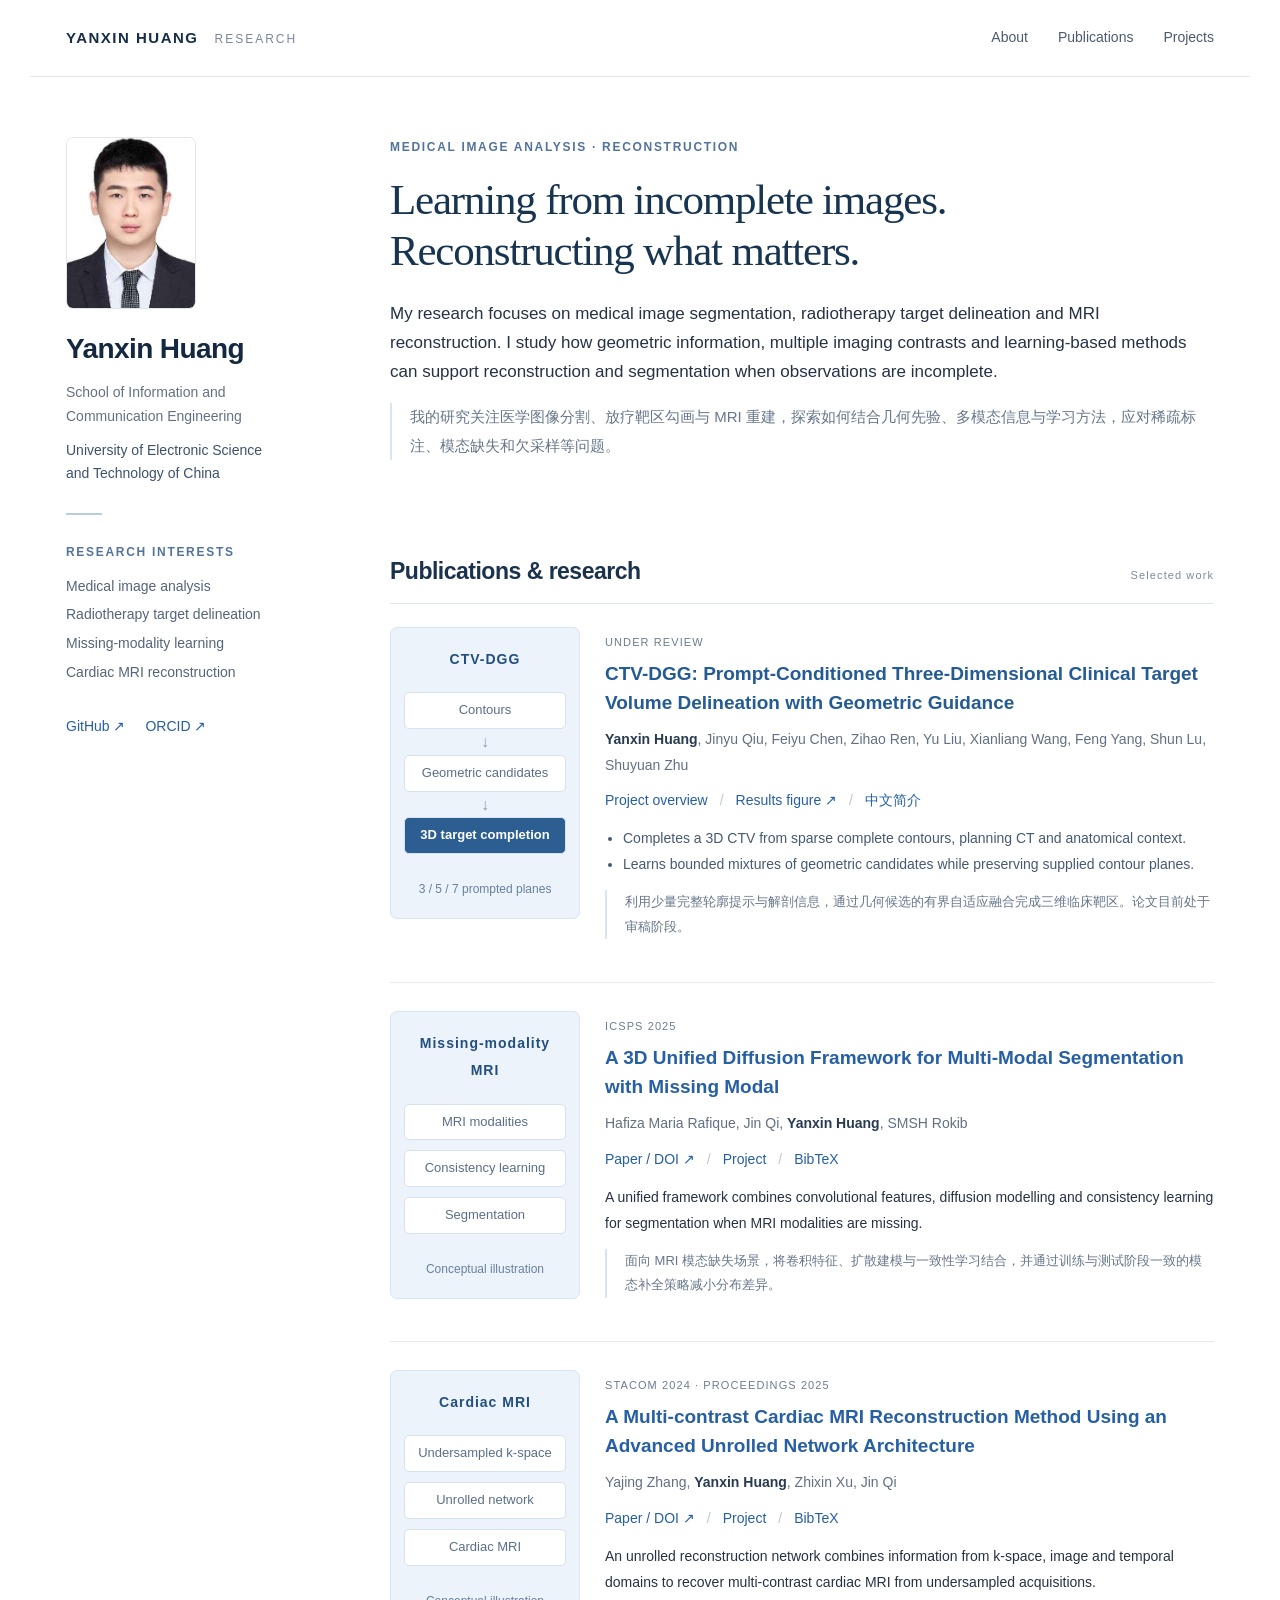
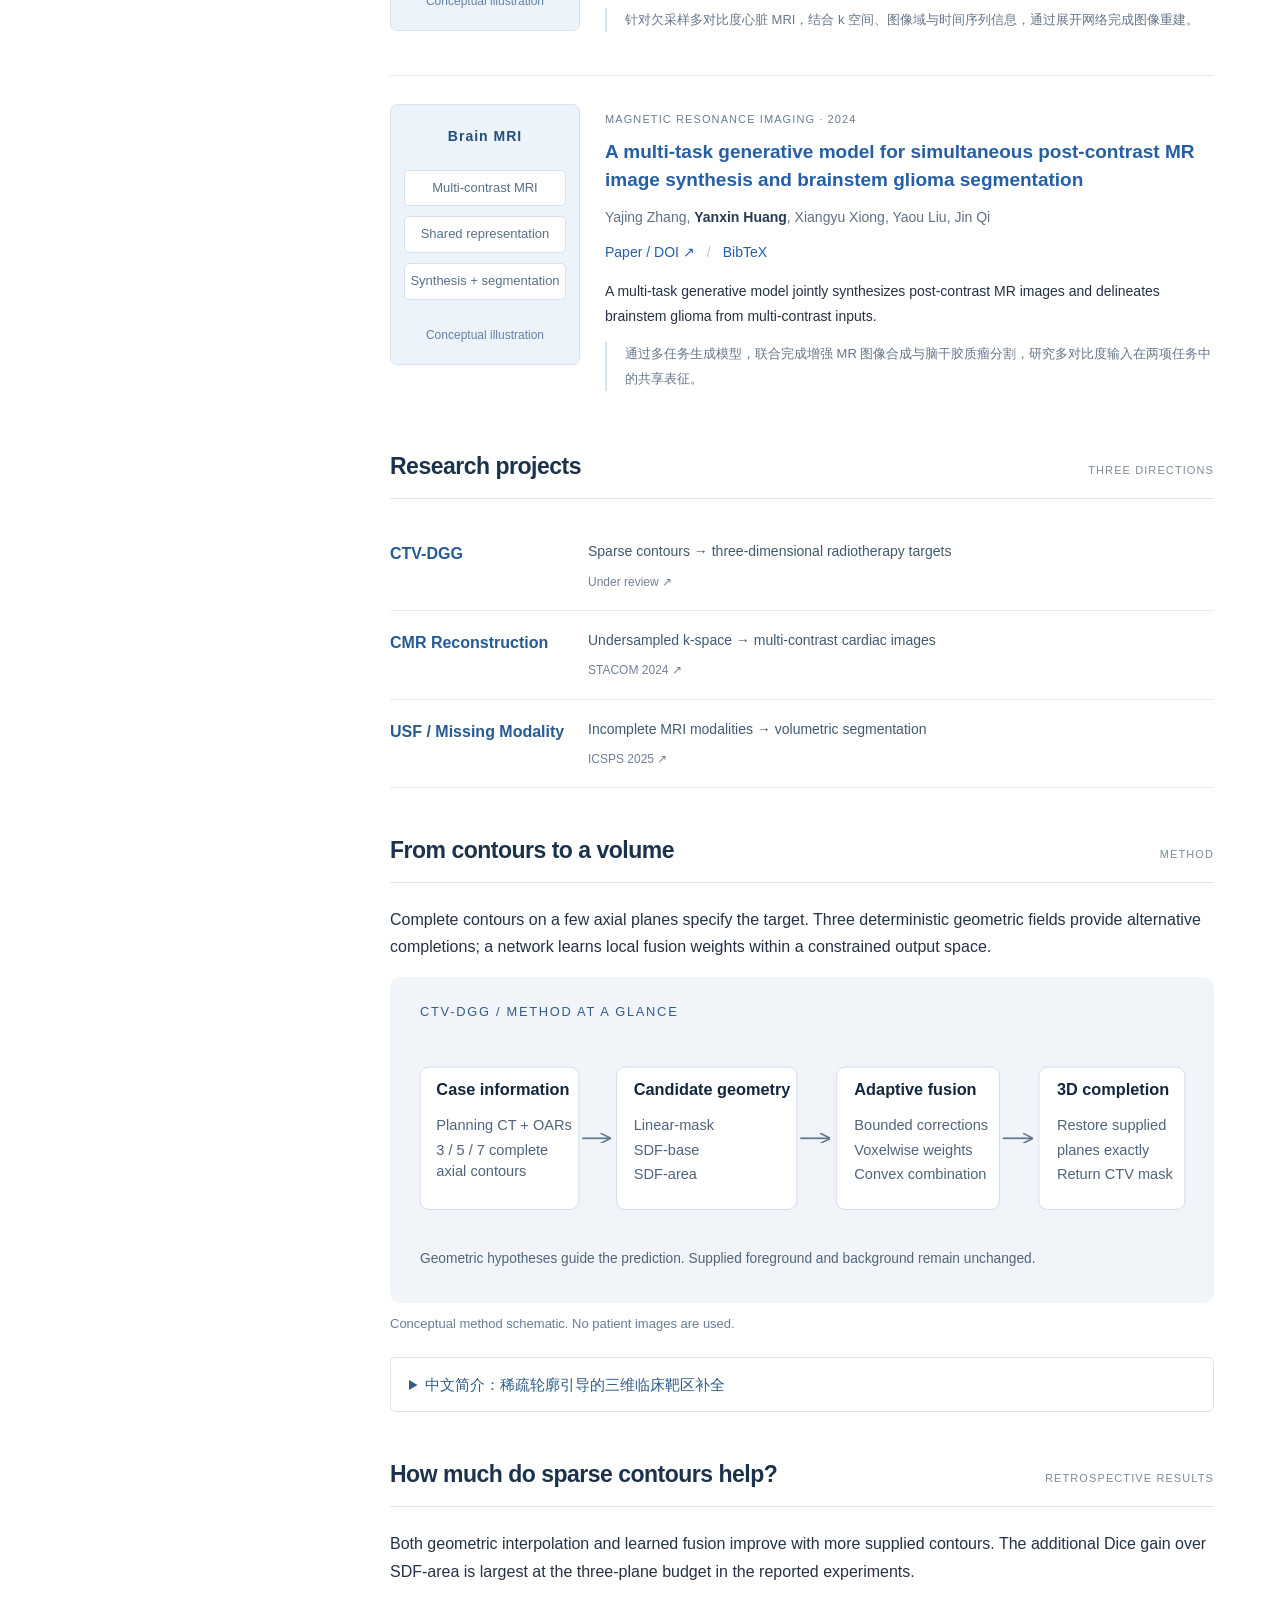
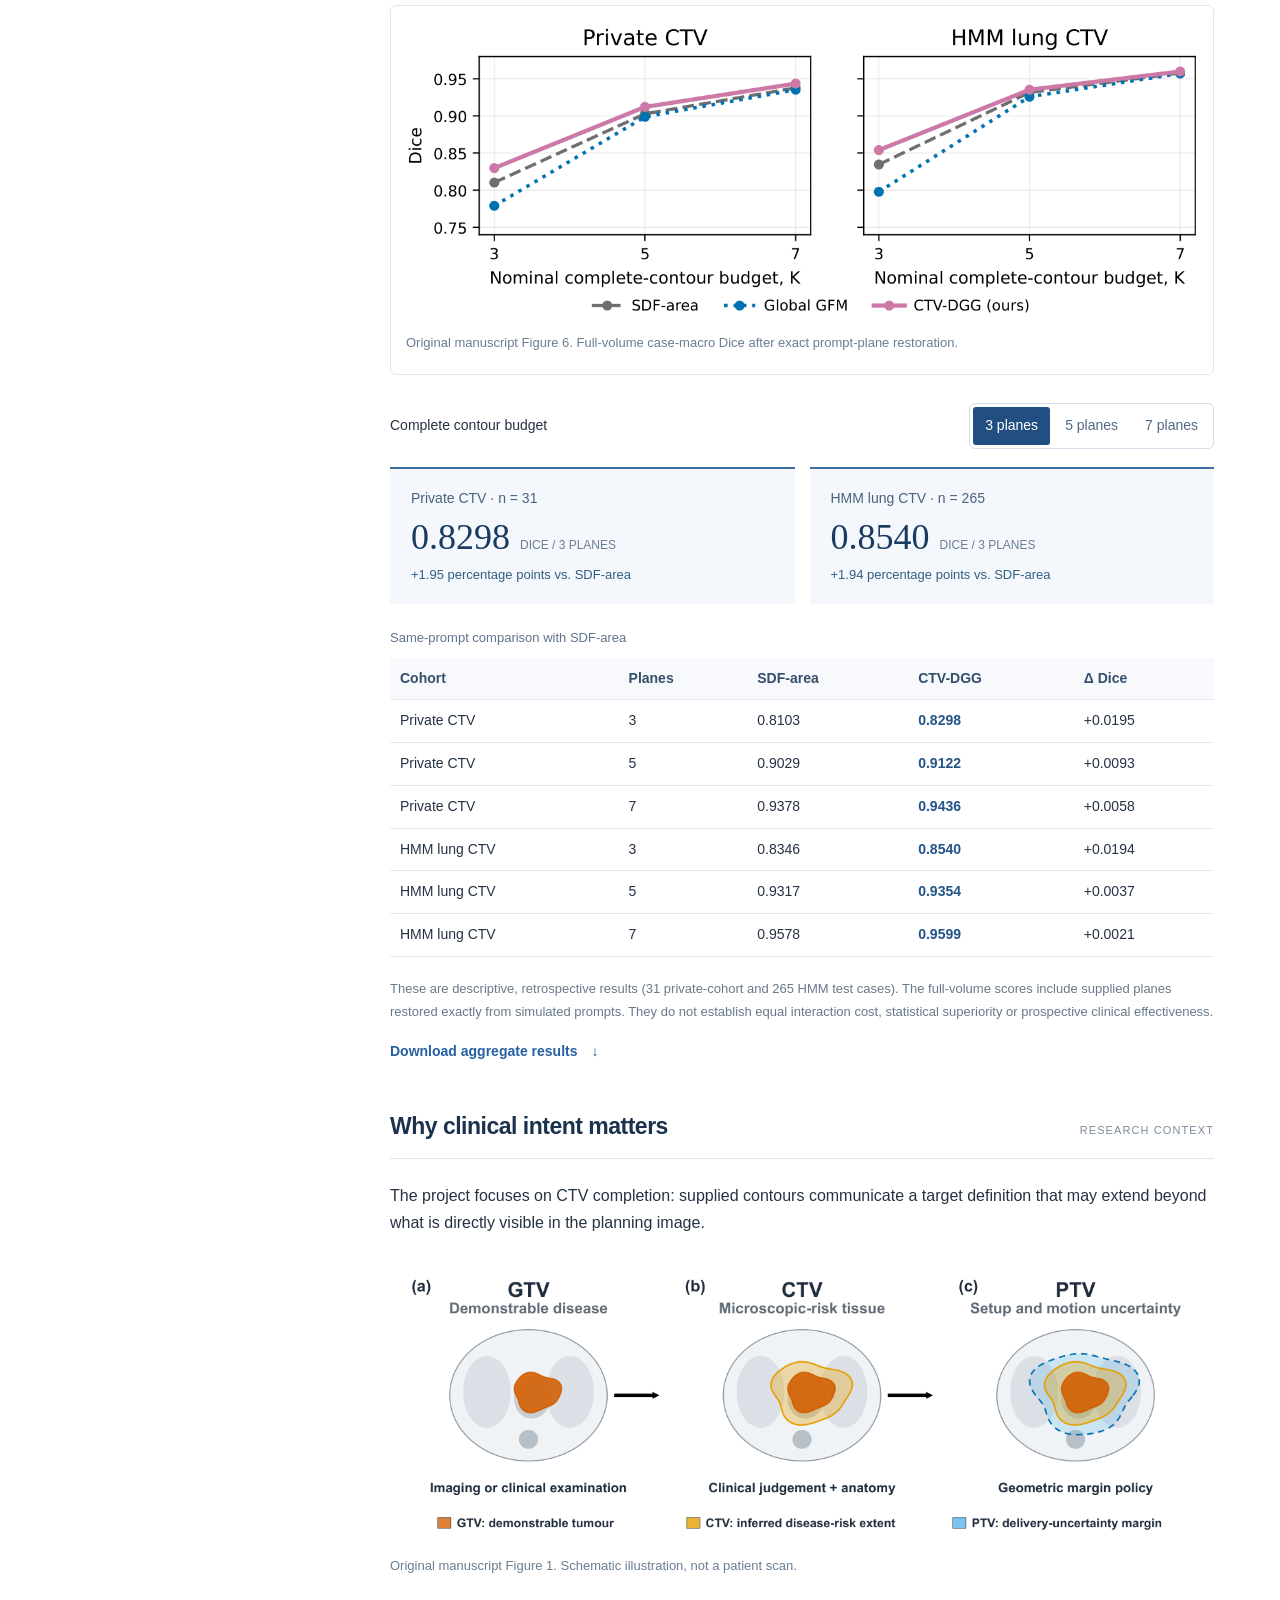
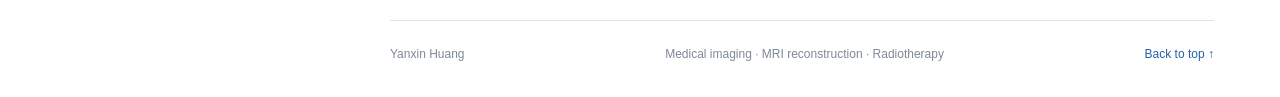
==== index.html @ 60f84d49 "Publish academic homepage with Chinese summaries and verified paper links" ====
<!doctype html>
<html lang="en"><head><meta charset="UTF-8"><meta name="viewport" content="width=device-width,initial-scale=1"><title>Yanxin Huang — Medical Imaging Research</title><meta name="description" content="Yanxin Huang's research in medical image analysis, sparse contour prompts, and geometry-guided radiotherapy target delineation."><link rel="canonical" href="https://huangyanxin-china.github.io/"><meta property="og:title" content="Yanxin Huang | Medical Imaging Research"><meta property="og:type" content="website"><meta property="og:url" content="https://huangyanxin-china.github.io/"><link rel="stylesheet" href="styles.css"><link rel="icon" href="data:,"></head>
<body><a class="skip" href="#main">Skip to content</a><header><a class="wordmark" href="#about">YANXIN HUANG<span>RESEARCH</span></a><nav aria-label="Main navigation"><a href="#about">About</a><a href="#publications">Publications</a><a href="#projects">Projects</a></nav></header>
<div class="layout"><aside class="profile"><img class="portrait" src="assets/portrait.jpg" alt="Yanxin Huang" width="295" height="413"><h1>Yanxin Huang</h1><p class="affiliation">School of Information and<br>Communication Engineering</p><p class="university">University of Electronic Science<br>and Technology of China</p><div class="profile-rule"></div><p class="label">RESEARCH INTERESTS</p><ul class="interests"><li>Medical image analysis</li><li>Radiotherapy target delineation</li><li>Missing-modality learning</li><li>Cardiac MRI reconstruction</li></ul><div class="identity-links"><a href="https://github.com/Huangyanxin-China">GitHub ↗</a><a href="https://orcid.org/0009-0003-2264-7753">ORCID ↗</a></div></aside>
<main id="main"><section id="about" class="intro"><p class="eyebrow">MEDICAL IMAGE ANALYSIS · RECONSTRUCTION</p><h2>Learning from incomplete images.<br>Reconstructing what matters.</h2><p class="bio">My research focuses on medical image segmentation, radiotherapy target delineation and MRI reconstruction. I study how geometric information, multiple imaging contrasts and learning-based methods can support reconstruction and segmentation when observations are incomplete.</p><p class="chinese" lang="zh-CN">我的研究关注医学图像分割、放疗靶区勾画与 MRI 重建，探索如何结合几何先验、多模态信息与学习方法，应对稀疏标注、模态缺失和欠采样等问题。</p></section>
<section id="publications"><div class="section-heading"><h2>Publications &amp; research</h2><span>Selected work</span></div><article id="ctv-dgg" class="publication"><a class="paper-thumb" href="#method" aria-label="View CTV-DGG method"><span class="badge">CTV-DGG</span><div class="thumb-steps"><span>Contours</span><i>↓</i><span>Geometric candidates</span><i>↓</i><strong>3D target completion</strong></div><span class="thumb-note">3 / 5 / 7 prompted planes</span></a><div class="paper-copy"><span class="status">UNDER REVIEW</span><h3>CTV-DGG: Prompt-Conditioned Three-Dimensional Clinical Target Volume Delineation with Geometric Guidance</h3><p class="authors"><strong>Yanxin Huang</strong>, Jinyu Qiu, Feiyu Chen, Zihao Ren, Yu Liu, Xianliang Wang, Feng Yang, Shun Lu, Shuyuan Zhu</p><div class="paper-links"><a href="projects/ctv-dgg.html">Project overview</a><a href="assets/prompt-budget.pdf" target="_blank" rel="noopener">Results figure ↗</a><a href="#chinese-summary" lang="zh-CN">中文简介</a></div><ul class="contributions"><li>Completes a 3D CTV from sparse complete contours, planning CT and anatomical context.</li><li>Learns bounded mixtures of geometric candidates while preserving supplied contour planes.</li></ul><p class="chinese paper-chinese" lang="zh-CN">利用少量完整轮廓提示与解剖信息，通过几何候选的有界自适应融合完成三维临床靶区。论文目前处于审稿阶段。</p></div></article><article id="paper-usf" class="publication additional-paper">
      <a class="paper-thumb" href="https://doi.org/10.1109/ICSPS66615.2025.11347631" aria-label="Read A 3D Unified Diffusion Framework for Multi-Modal Segmentation with Missing Modal"><span class="badge">Missing-modality MRI</span><div class="thumb-steps"><span>MRI modalities</span><span>Consistency learning</span><span>Segmentation</span></div><span class="thumb-note">Conceptual illustration</span></a>
      <div class="paper-copy"><span class="status">ICSPS 2025</span><h3><a href="https://doi.org/10.1109/ICSPS66615.2025.11347631">A 3D Unified Diffusion Framework for Multi-Modal Segmentation with Missing Modal</a></h3><p class="authors">Hafiza Maria Rafique, Jin Qi, <strong>Yanxin Huang</strong>, SMSH Rokib</p><div class="paper-links"><a href="https://doi.org/10.1109/ICSPS66615.2025.11347631">Paper / DOI ↗</a><a href="projects/usf-missing-modality.html">Project</a><a href="publications.bib" download>BibTeX</a></div><p class="paper-summary">A unified framework combines convolutional features, diffusion modelling and consistency learning for segmentation when MRI modalities are missing.</p><p class="chinese paper-chinese" lang="zh-CN">面向 MRI 模态缺失场景，将卷积特征、扩散建模与一致性学习结合，并通过训练与测试阶段一致的模态补全策略减小分布差异。</p></div></article><article id="paper-cmr" class="publication additional-paper">
      <a class="paper-thumb" href="https://doi.org/10.1007/978-3-031-87756-8_16" aria-label="Read A Multi-contrast Cardiac MRI Reconstruction Method Using an Advanced Unrolled Network Architecture"><span class="badge">Cardiac MRI</span><div class="thumb-steps"><span>Undersampled k-space</span><span>Unrolled network</span><span>Cardiac MRI</span></div><span class="thumb-note">Conceptual illustration</span></a>
      <div class="paper-copy"><span class="status">STACOM 2024 · PROCEEDINGS 2025</span><h3><a href="https://doi.org/10.1007/978-3-031-87756-8_16">A Multi-contrast Cardiac MRI Reconstruction Method Using an Advanced Unrolled Network Architecture</a></h3><p class="authors">Yajing Zhang, <strong>Yanxin Huang</strong>, Zhixin Xu, Jin Qi</p><div class="paper-links"><a href="https://doi.org/10.1007/978-3-031-87756-8_16">Paper / DOI ↗</a><a href="projects/cmr-reconstruction.html">Project</a><a href="publications.bib" download>BibTeX</a></div><p class="paper-summary">An unrolled reconstruction network combines information from k-space, image and temporal domains to recover multi-contrast cardiac MRI from undersampled acquisitions.</p><p class="chinese paper-chinese" lang="zh-CN">针对欠采样多对比度心脏 MRI，结合 k 空间、图像域与时间序列信息，通过展开网络完成图像重建。</p></div></article><article id="paper-bsg" class="publication additional-paper">
      <a class="paper-thumb" href="https://doi.org/10.1016/j.mri.2024.07.009" aria-label="Read A multi-task generative model for simultaneous post-contrast MR image synthesis and brainstem glioma segmentation"><span class="badge">Brain MRI</span><div class="thumb-steps"><span>Multi-contrast MRI</span><span>Shared representation</span><span>Synthesis + segmentation</span></div><span class="thumb-note">Conceptual illustration</span></a>
      <div class="paper-copy"><span class="status">MAGNETIC RESONANCE IMAGING · 2024</span><h3><a href="https://doi.org/10.1016/j.mri.2024.07.009">A multi-task generative model for simultaneous post-contrast MR image synthesis and brainstem glioma segmentation</a></h3><p class="authors">Yajing Zhang, <strong>Yanxin Huang</strong>, Xiangyu Xiong, Yaou Liu, Jin Qi</p><div class="paper-links"><a href="https://doi.org/10.1016/j.mri.2024.07.009">Paper / DOI ↗</a><a href="publications.bib" download>BibTeX</a></div><p class="paper-summary">A multi-task generative model jointly synthesizes post-contrast MR images and delineates brainstem glioma from multi-contrast inputs.</p><p class="chinese paper-chinese" lang="zh-CN">通过多任务生成模型，联合完成增强 MR 图像合成与脑干胶质瘤分割，研究多对比度输入在两项任务中的共享表征。</p></div></article></section>
<section id="projects"><div class="section-heading"><h2>Research projects</h2><span>THREE DIRECTIONS</span></div><div class="project-list">
<a href="projects/ctv-dgg.html"><strong>CTV-DGG</strong><span>Sparse contours → three-dimensional radiotherapy targets</span><span class="project-state">Under review ↗</span></a>
<a href="projects/cmr-reconstruction.html"><strong>CMR Reconstruction</strong><span>Undersampled k-space → multi-contrast cardiac images</span><span class="project-state">STACOM 2024 ↗</span></a>
<a href="projects/usf-missing-modality.html"><strong>USF / Missing Modality</strong><span>Incomplete MRI modalities → volumetric segmentation</span><span class="project-state">ICSPS 2025 ↗</span></a>
</div></section><section id="method"><div class="section-heading"><h2>From contours to a volume</h2><span>METHOD</span></div><p>Complete contours on a few axial planes specify the target. Three deterministic geometric fields provide alternative completions; a network learns local fusion weights within a constrained output space.</p><a href="assets/method.svg" target="_blank" rel="noopener" class="figure-link"><img src="assets/method.svg" alt="CTV-DGG method: case information, three geometric candidates, adaptive fusion and exact prompt-plane restoration" width="960" height="380"></a><p class="caption">Conceptual method schematic. No patient images are used.</p><details id="chinese-summary"><summary lang="zh-CN">中文简介：稀疏轮廓引导的三维临床靶区补全</summary><div lang="zh-CN"><p>CTV-DGG 输入规划 CT、危及器官掩膜及 3、5 或 7 张完整轴向轮廓。方法构建 Linear-mask、SDF-base 和 SDF-area 三种几何候选，通过有界的逐体素权重修正实现自适应融合，最后精确恢复输入轮廓平面的前景与背景。</p><p>当前结果来自两个胸部 CTV 队列的回顾性评估。提示由完整参考标注模拟生成；结果尚不能证明真实医生选片效率、临床节省时间或前瞻性有效性。</p></div></details></section>
<section id="results"><div class="section-heading"><h2>How much do sparse contours help?</h2><span>RETROSPECTIVE RESULTS</span></div><p>Both geometric interpolation and learned fusion improve with more supplied contours. The additional Dice gain over SDF-area is largest at the three-plane budget in the reported experiments.</p><figure class="plot"><a href="assets/prompt-budget.pdf" target="_blank" rel="noopener"><img src="assets/prompt-budget.png" alt="Prompt-budget plot: CTV-DGG, SDF-area and global fusion on private and HMM lung CTV cohorts; accuracy increases from three to seven planes" width="1200" height="480" loading="lazy"></a><figcaption>Original manuscript Figure 6. Full-volume case-macro Dice after exact prompt-plane restoration.</figcaption></figure><div class="results-controls"><span>Complete contour budget</span><div class="budget" role="group" aria-label="Choose contour budget"><button data-k="3" aria-pressed="true">3 planes</button><button data-k="5" aria-pressed="false">5 planes</button><button data-k="7" aria-pressed="false">7 planes</button></div></div><div id="metric-cards" class="metric-cards" aria-live="polite"></div><div class="table-wrap"><table><caption>Same-prompt comparison with SDF-area</caption><thead><tr><th scope="col">Cohort</th><th scope="col">Planes</th><th scope="col">SDF-area</th><th scope="col">CTV-DGG</th><th scope="col">Δ Dice</th></tr></thead><tbody id="metric-table"></tbody></table></div><p class="evidence-note">These are descriptive, retrospective results (31 private-cohort and 265 HMM test cases). The full-volume scores include supplied planes restored exactly from simulated prompts. They do not establish equal interaction cost, statistical superiority or prospective clinical effectiveness.</p><a class="download" href="assets/aggregate-results.csv" download>Download aggregate results <span aria-hidden="true">↓</span></a></section>
<section class="concept"><div class="section-heading"><h2>Why clinical intent matters</h2><span>RESEARCH CONTEXT</span></div><p>The project focuses on CTV completion: supplied contours communicate a target definition that may extend beyond what is directly visible in the planning image.</p><a href="assets/target-concepts.pdf" target="_blank" rel="noopener"><img src="assets/target-concepts.png" alt="Schematic distinction between gross tumor volume, clinical target volume and planning target volume" width="1200" height="420" loading="lazy"></a><p class="caption">Original manuscript Figure 1. Schematic illustration, not a patient scan.</p></section>
<footer><span>Yanxin Huang</span><span>Medical imaging · MRI reconstruction · Radiotherapy</span><a href="#about">Back to top ↑</a></footer></main></div><script src="app.js"></script></body></html>
---- styles.css ----
*{box-sizing:border-box}html{scroll-behavior:smooth;scroll-padding-top:100px}body{margin:0;background:#fff;color:#253244;font-family:Inter,-apple-system,BlinkMacSystemFont,"Segoe UI",Arial,sans-serif;font-size:16px;line-height:1.7}a{color:#265fa4;text-decoration:none}a:hover{text-decoration:underline}a:focus-visible,button:focus-visible,summary:focus-visible{outline:3px solid #e4a12b;outline-offset:5px}.skip{position:absolute;left:10px;top:-80px;background:#fff;padding:12px;z-index:9}.skip:focus{top:8px}header{max-width:1220px;margin:auto;padding:25px 36px;border-bottom:1px solid #e0e7ef;display:flex;justify-content:space-between;align-items:center}.wordmark{font-size:15px;font-weight:750;letter-spacing:1.5px;color:#172d48}.wordmark span{margin-left:16px;color:#78879a;font-size:12px;font-weight:500;letter-spacing:2px}nav{display:flex;gap:30px}nav a{font-size:14px;color:#4c5b6d}.layout{max-width:1220px;margin:0 auto;display:grid;grid-template-columns:260px minmax(0,1fr);gap:64px;padding:60px 36px 0}.profile{align-self:start;position:sticky;top:38px}.monogram{height:114px;width:114px;background:#eef3f9;border:1px solid #d8e3f0;color:#1b426d;font-family:Georgia,serif;font-size:42px;display:flex;align-items:center;justify-content:center;border-radius:50%;position:relative;margin-bottom:22px}.monogram span{height:7px;width:32px;background:#2d659d;position:absolute;bottom:18px;border-radius:2px}.profile h1{font-size:28px;line-height:1.2;margin:0 0 16px;color:#14283f;letter-spacing:-.6px}.affiliation,.university{font-size:14px;color:#617184;line-height:1.7;margin:0 0 10px}.university{color:#3c526b}.profile-rule{width:36px;height:2px;background:#b8cce4;margin:27px 0}.label,.eyebrow{font-size:12px;font-weight:700;letter-spacing:1.7px;color:#53739b}.interests{list-style:none;padding:0;margin:10px 0 30px;font-size:14px;color:#536579}.interests li{margin:5px 0}.profile-link{font-size:14px;font-weight:600}.profile-link span{margin-left:15px}main{min-width:0}.eyebrow{margin:0 0 18px}.intro h2{font-family:Georgia,"Times New Roman",serif;font-size:43px;line-height:1.18;letter-spacing:-1.2px;font-weight:400;color:#173450;margin:0 0 24px}.bio{font-size:17px;margin:0 0 16px}.chinese{font-size:15px;color:#65768a;line-height:1.9;border-left:2px solid #d8e4f0;padding-left:18px}.intro{padding-bottom:34px}section{margin-bottom:43px}.section-heading{border-bottom:1px solid #dce4ee;padding-bottom:12px;margin:0 0 23px;display:flex;align-items:baseline;justify-content:space-between;gap:15px}.section-heading h2{font-size:23px;letter-spacing:-.5px;color:#1b324c;margin:0;font-weight:650}.section-heading>span{font-size:11px;letter-spacing:1.1px;white-space:nowrap;color:#7c8b9b}.publication{display:grid;grid-template-columns:190px minmax(0,1fr);gap:25px}.paper-thumb{background:#edf3fa;border:1px solid #d8e5f3;padding:17px 13px;align-self:start;border-radius:7px;text-align:center}.paper-thumb:hover{text-decoration:none;border-color:#86a9d0}.badge{font-size:14px;font-weight:750;letter-spacing:1px;color:#234f7f}.thumb-steps{margin:20px 0;font-size:13px;display:flex;flex-direction:column;line-height:1.6;color:#5a6f88}.thumb-steps>span,.thumb-steps>strong{background:white;border:1px solid #d7e2ee;border-radius:5px;padding:7px 3px}.thumb-steps>strong{background:#2c5e92;color:white}.thumb-steps i{font-style:normal;color:#839bb5;font-size:16px}.thumb-note{font-size:12px;color:#65819f}.status{font-size:11px;letter-spacing:1.1px;color:#6a7d92}.paper-copy h3{font-size:19px;line-height:1.5;color:#245b94;margin:6px 0 10px;font-weight:650}.authors{font-size:14px;line-height:1.8;color:#617083;margin:0 0 11px}.authors strong{color:#283b52;font-weight:650}.paper-links{display:flex;flex-wrap:wrap;gap:0;font-size:14px}.paper-links a+a:before{content:"/";display:inline-block;margin:0 12px;color:#bcc7d4}.contributions{font-size:14px;line-height:1.8;padding-left:18px;color:#455a73;margin-bottom:0}.figure-link{display:block}.figure-link img{display:block;width:100%;height:auto}.caption,figcaption{font-size:13px;color:#697d93;margin:10px 0}.plot{margin:20px 0 28px;padding:20px 15px 10px;border:1px solid #dfe7f0;border-radius:6px}.plot img,.concept img{display:block;width:100%;height:auto}.results-controls{display:flex;justify-content:space-between;align-items:center;gap:15px;margin:24px 0 18px;font-size:14px}.budget{display:flex;border:1px solid #d4dfec;border-radius:6px;padding:3px;gap:3px}.budget button{border:0;background:transparent;color:#526983;font:inherit;font-size:14px;padding:7px 12px;border-radius:3px;cursor:pointer}.budget button[aria-pressed=true]{background:#224f81;color:white}.metric-cards{display:grid;grid-template-columns:1fr 1fr;gap:15px}.metric{background:#f4f7fb;padding:18px 21px;border-top:2px solid #3b6d9e}.metric h3{font-size:14px;margin:0;color:#49627e;font-weight:500}.value{font-family:Georgia,serif;font-size:36px;line-height:1.5;color:#193b61}.value small{font:12px Arial,sans-serif;color:#6c7e92;margin-left:10px}.gain{font-size:13px;color:#315e83}.table-wrap{overflow-x:auto;margin-top:23px}table{border-collapse:collapse;width:100%;font-size:14px;text-align:left;white-space:nowrap}caption{text-align:left;color:#60748c;font-size:13px;margin-bottom:8px}th{font-weight:600;color:#344e6c;background:#f7f9fc}th,td{padding:9px 10px;border-bottom:1px solid #e4eaf1}td:nth-child(4){font-weight:650;color:#235588}.evidence-note{font-size:13px;color:#68798b;line-height:1.8;margin-top:20px}.download{font-size:14px;font-weight:600}.download span{margin-left:10px}details{margin-top:22px;border:1px solid #dce5ef;border-radius:5px;padding:14px 18px}summary{cursor:pointer;font-size:15px;font-weight:550;color:#305c87}details div{font-size:15px;color:#52657a;line-height:1.9}footer{border-top:1px solid #dce4ee;padding:23px 0 32px;font-size:12px;color:#7d8a99;display:flex;flex-wrap:wrap;gap:12px;justify-content:space-between}@media(max-width:960px){.layout{gap:35px;grid-template-columns:215px minmax(0,1fr);padding-left:25px;padding-right:25px}.intro h2{font-size:35px}.publication{grid-template-columns:150px minmax(0,1fr);gap:18px}.section-heading{flex-wrap:wrap}.section-heading>span{font-size:11px}}@media(max-width:700px){header{padding:20px}.wordmark span{display:none}nav{gap:18px}.layout{display:block;padding:28px 20px 0}.profile{position:static;margin-bottom:35px;padding-bottom:24px;border-bottom:1px solid #dce4ee}.monogram{float:left;width:78px;height:78px;font-size:28px;margin:0 20px 12px 0}.monogram span{bottom:10px;width:24px;height:4px}.profile h1{font-size:25px;padding-top:4px}.affiliation br,.university br{display:none}.profile-rule,.profile .label,.interests,.profile-link{display:none}.university{clear:both}.intro h2{font-size:35px}.publication{grid-template-columns:1fr}.paper-thumb{display:none}.section-heading h2{font-size:22px}.section-heading>span{white-space:normal}.metric-cards{gap:10px}.metric{padding:14px}.value{font-size:30px}.results-controls{align-items:flex-start;flex-direction:column}.budget button{padding:9px 16px}.plot{padding:12px 5px}.eyebrow{font-size:11px;letter-spacing:1px}footer{display:block}footer span,footer a{display:block;margin:5px 0}}@media(prefers-reduced-motion:reduce){html{scroll-behavior:auto}}
.portrait{display:block;width:130px;height:172px;object-fit:cover;border-radius:7px;margin-bottom:23px;border:1px solid #dfe5ec}.identity-links{display:flex;gap:20px;font-size:14px}.additional-paper{margin-top:30px;padding-top:28px;border-top:1px solid #e5ebf2}.paper-summary{font-size:14px;line-height:1.8;margin-bottom:12px}.paper-chinese{font-size:13px;margin-top:13px}.thumb-steps>span+span{margin-top:10px}.project-list>a{display:grid;grid-template-columns:180px 1fr;gap:4px 18px;padding:18px 0;border-bottom:1px solid #e7ecf2;color:#405971}.project-list strong{color:#245b94}.project-list span{font-size:14px}.project-state{grid-column:2;color:#718197;font-size:12px!important}.project-page{max-width:850px;margin:45px auto;padding:0 24px}.project-page h1{font-family:Georgia,serif;font-size:35px;line-height:1.3;color:#173450}.project-page .back{display:inline-block;margin-bottom:30px}.project-page .lead{font-size:19px}.project-page img{max-width:100%;height:auto}.project-page .resource-links{display:flex;gap:20px;margin:24px 0;flex-wrap:wrap}.project-page code{font-size:14px;background:#f2f5f9;padding:2px 5px}@media(max-width:700px){.portrait{width:88px;height:119px;float:left;margin:0 20px 14px 0}.identity-links{clear:both}.project-list>a{grid-template-columns:1fr}.project-state{grid-column:1}.project-page h1{font-size:28px}}
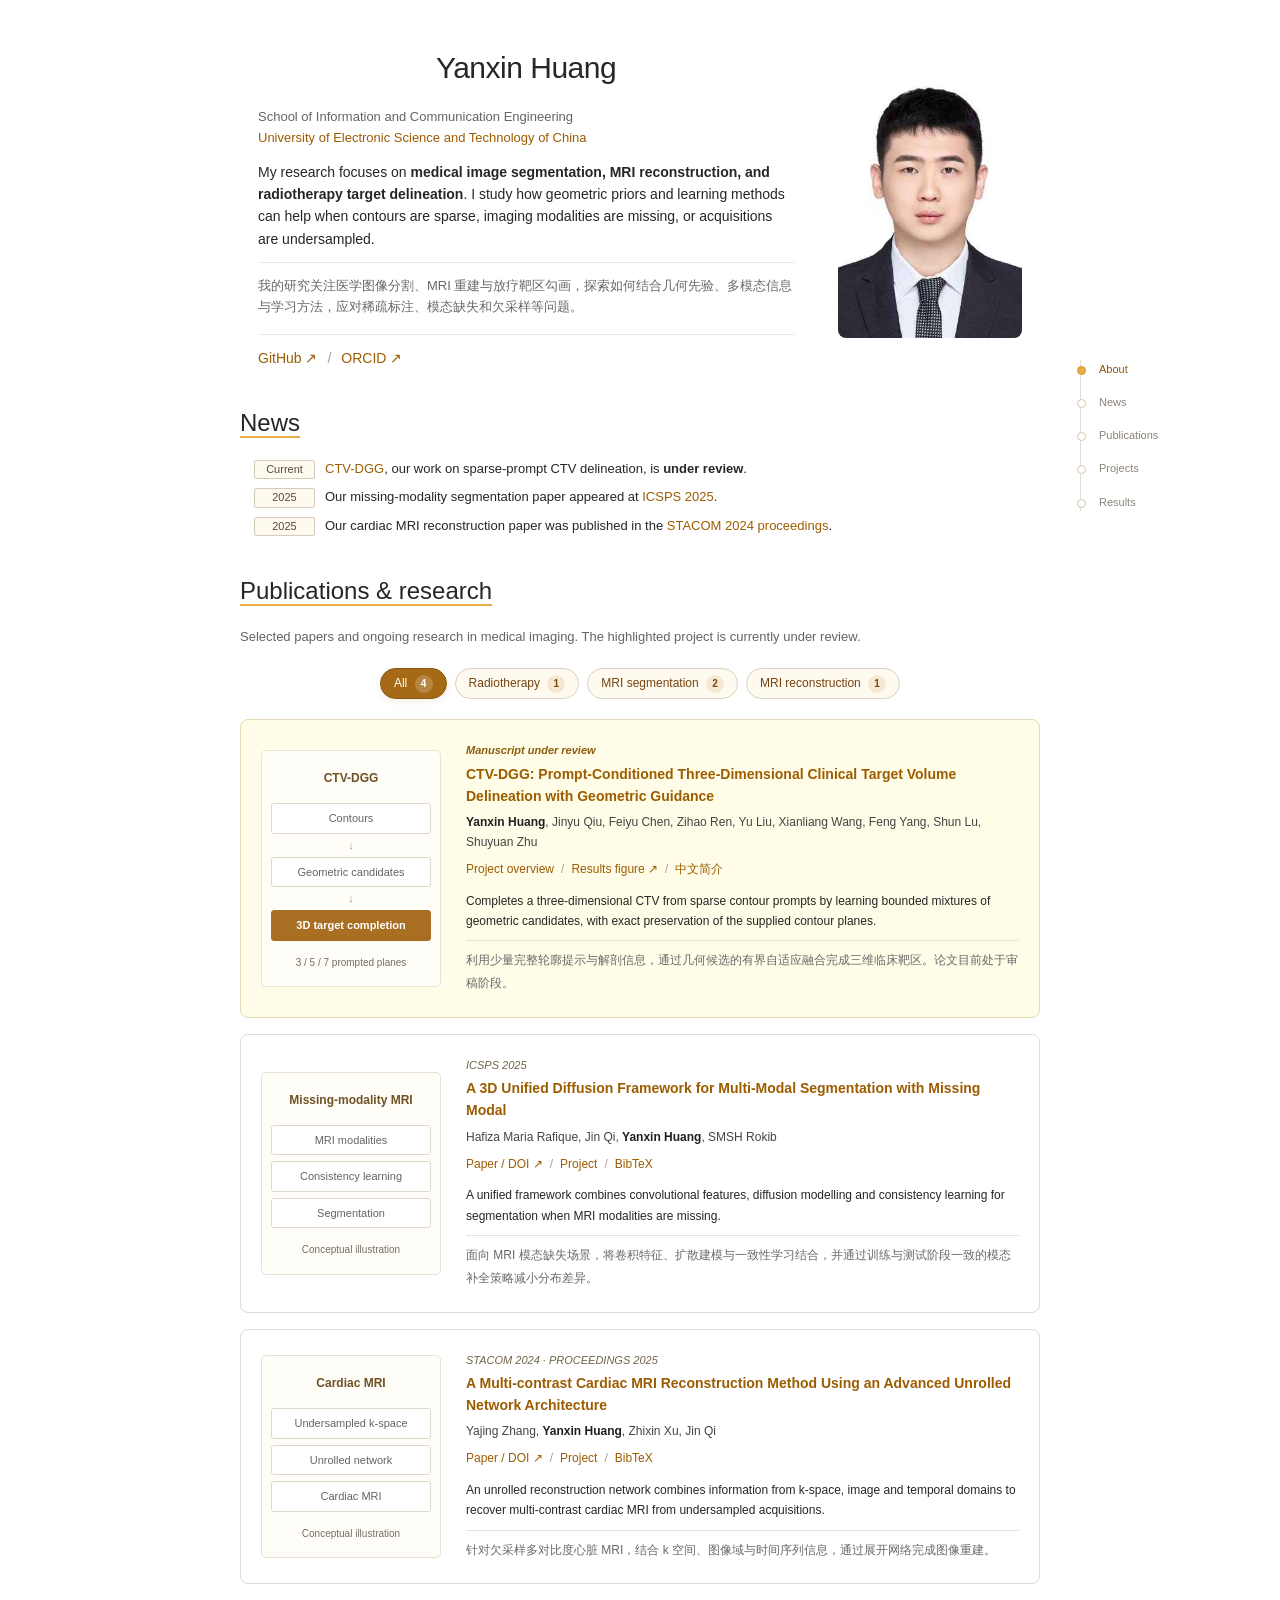
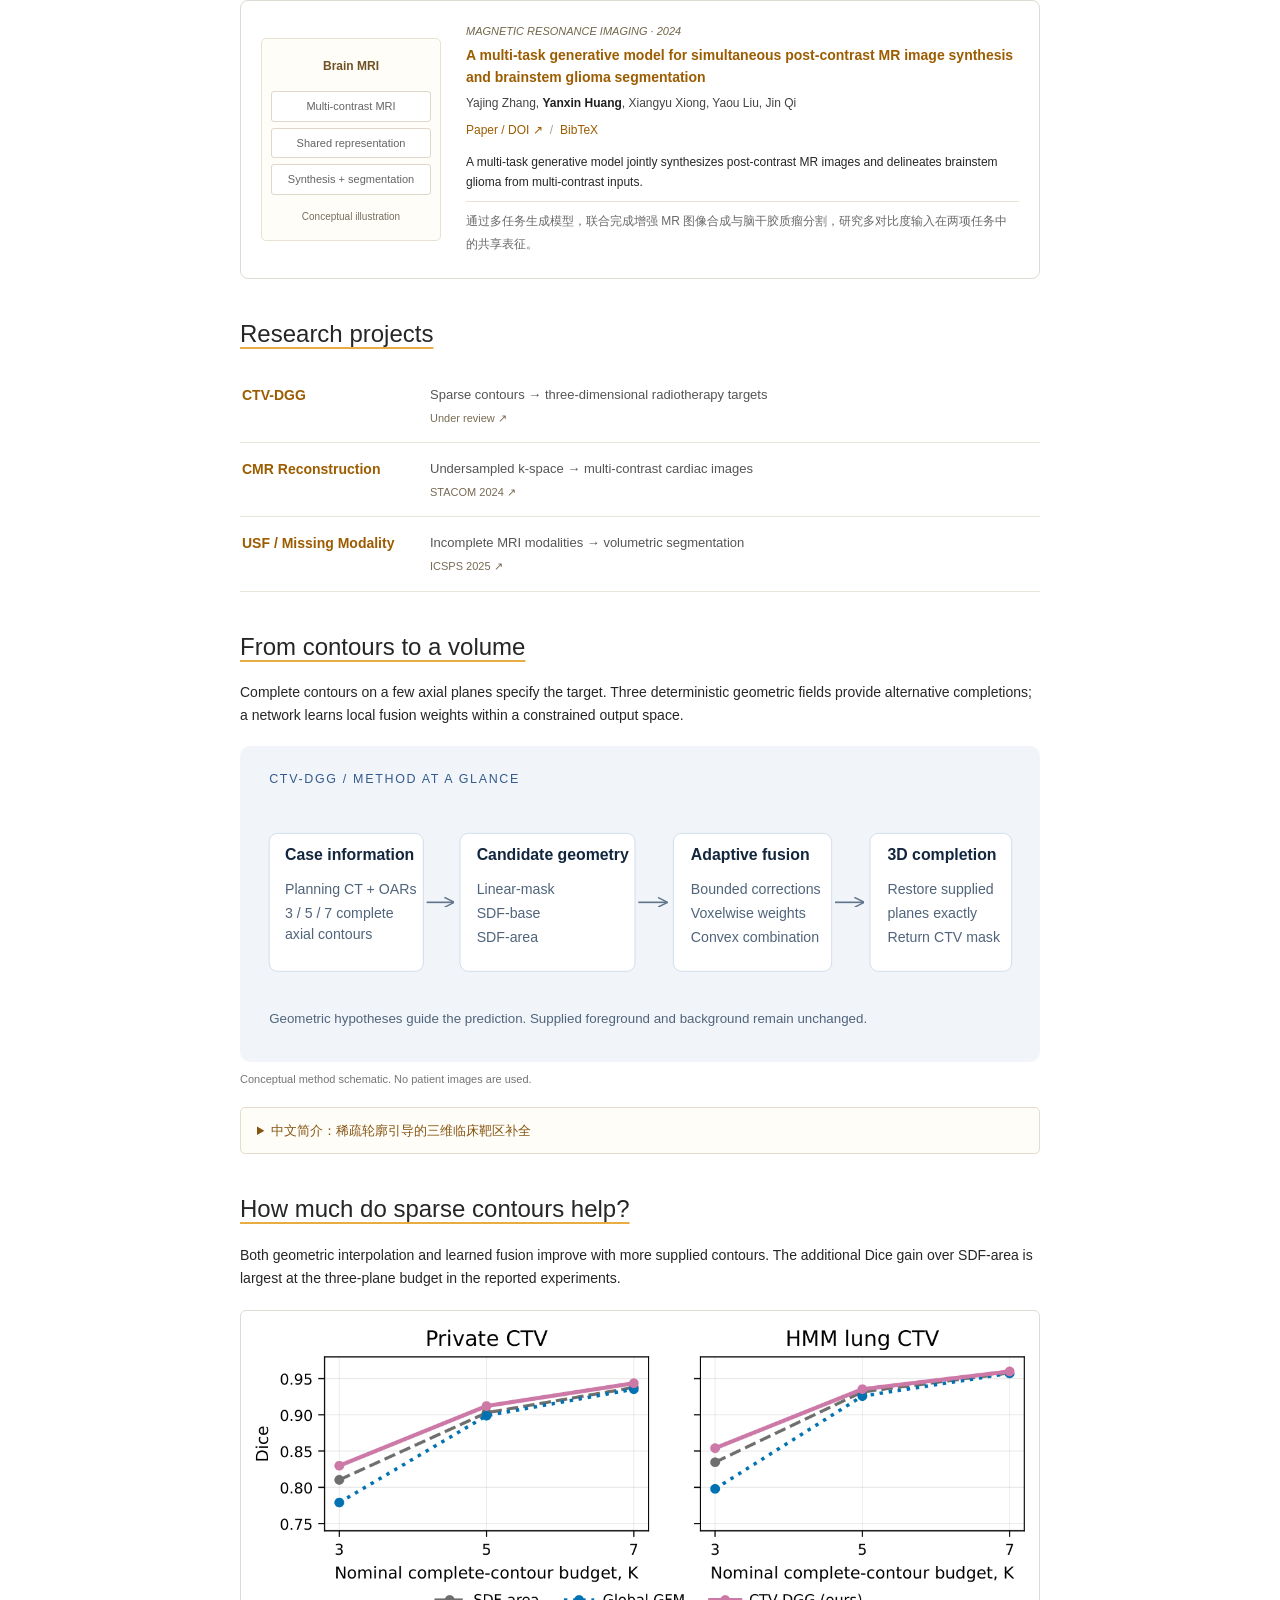
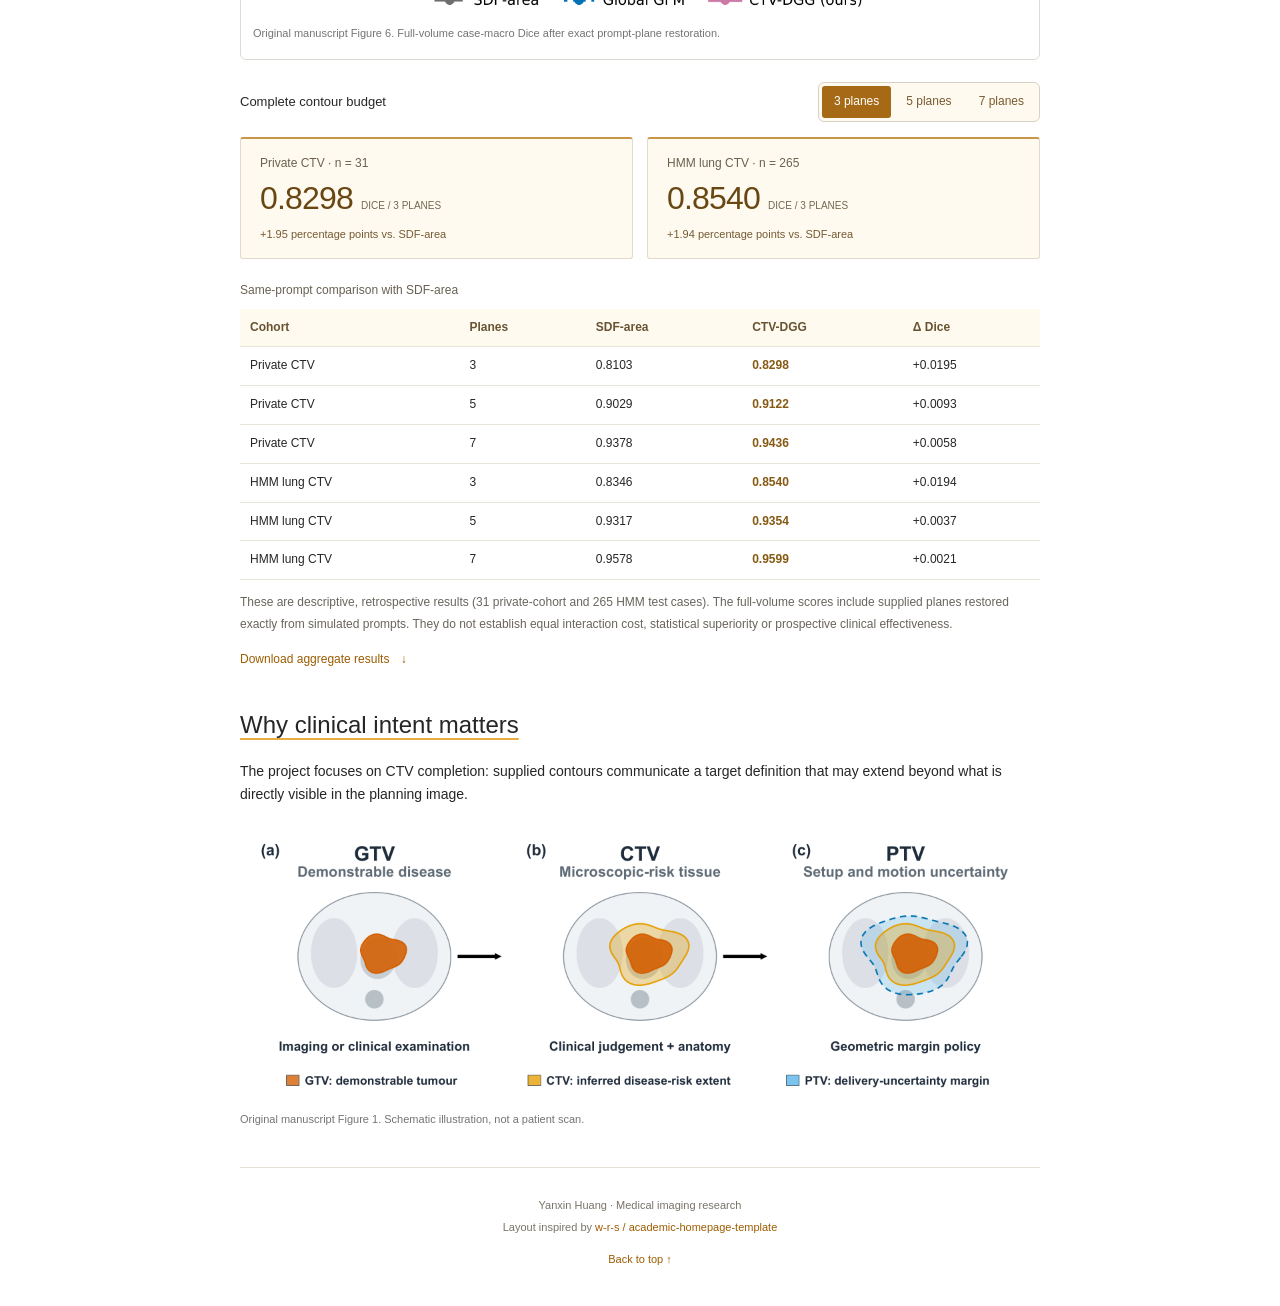
==== commit dce92e1b: "Restyle academic homepage after w-r-s template with topic filters" ====
--- a/index.html
+++ b/index.html
@@ -1,20 +1,46 @@
 <!doctype html>
-<html lang="en"><head><meta charset="UTF-8"><meta name="viewport" content="width=device-width,initial-scale=1"><title>Yanxin Huang — Medical Imaging Research</title><meta name="description" content="Yanxin Huang's research in medical image analysis, sparse contour prompts, and geometry-guided radiotherapy target delineation."><link rel="canonical" href="https://huangyanxin-china.github.io/"><meta property="og:title" content="Yanxin Huang | Medical Imaging Research"><meta property="og:type" content="website"><meta property="og:url" content="https://huangyanxin-china.github.io/"><link rel="stylesheet" href="styles.css"><link rel="icon" href="data:,"></head>
-<body><a class="skip" href="#main">Skip to content</a><header><a class="wordmark" href="#about">YANXIN HUANG<span>RESEARCH</span></a><nav aria-label="Main navigation"><a href="#about">About</a><a href="#publications">Publications</a><a href="#projects">Projects</a></nav></header>
-<div class="layout"><aside class="profile"><img class="portrait" src="assets/portrait.jpg" alt="Yanxin Huang" width="295" height="413"><h1>Yanxin Huang</h1><p class="affiliation">School of Information and<br>Communication Engineering</p><p class="university">University of Electronic Science<br>and Technology of China</p><div class="profile-rule"></div><p class="label">RESEARCH INTERESTS</p><ul class="interests"><li>Medical image analysis</li><li>Radiotherapy target delineation</li><li>Missing-modality learning</li><li>Cardiac MRI reconstruction</li></ul><div class="identity-links"><a href="https://github.com/Huangyanxin-China">GitHub ↗</a><a href="https://orcid.org/0009-0003-2264-7753">ORCID ↗</a></div></aside>
-<main id="main"><section id="about" class="intro"><p class="eyebrow">MEDICAL IMAGE ANALYSIS · RECONSTRUCTION</p><h2>Learning from incomplete images.<br>Reconstructing what matters.</h2><p class="bio">My research focuses on medical image segmentation, radiotherapy target delineation and MRI reconstruction. I study how geometric information, multiple imaging contrasts and learning-based methods can support reconstruction and segmentation when observations are incomplete.</p><p class="chinese" lang="zh-CN">我的研究关注医学图像分割、放疗靶区勾画与 MRI 重建，探索如何结合几何先验、多模态信息与学习方法，应对稀疏标注、模态缺失和欠采样等问题。</p></section>
-<section id="publications"><div class="section-heading"><h2>Publications &amp; research</h2><span>Selected work</span></div><article id="ctv-dgg" class="publication"><a class="paper-thumb" href="#method" aria-label="View CTV-DGG method"><span class="badge">CTV-DGG</span><div class="thumb-steps"><span>Contours</span><i>↓</i><span>Geometric candidates</span><i>↓</i><strong>3D target completion</strong></div><span class="thumb-note">3 / 5 / 7 prompted planes</span></a><div class="paper-copy"><span class="status">UNDER REVIEW</span><h3>CTV-DGG: Prompt-Conditioned Three-Dimensional Clinical Target Volume Delineation with Geometric Guidance</h3><p class="authors"><strong>Yanxin Huang</strong>, Jinyu Qiu, Feiyu Chen, Zihao Ren, Yu Liu, Xianliang Wang, Feng Yang, Shun Lu, Shuyuan Zhu</p><div class="paper-links"><a href="projects/ctv-dgg.html">Project overview</a><a href="assets/prompt-budget.pdf" target="_blank" rel="noopener">Results figure ↗</a><a href="#chinese-summary" lang="zh-CN">中文简介</a></div><ul class="contributions"><li>Completes a 3D CTV from sparse complete contours, planning CT and anatomical context.</li><li>Learns bounded mixtures of geometric candidates while preserving supplied contour planes.</li></ul><p class="chinese paper-chinese" lang="zh-CN">利用少量完整轮廓提示与解剖信息，通过几何候选的有界自适应融合完成三维临床靶区。论文目前处于审稿阶段。</p></div></article><article id="paper-usf" class="publication additional-paper">
-      <a class="paper-thumb" href="https://doi.org/10.1109/ICSPS66615.2025.11347631" aria-label="Read A 3D Unified Diffusion Framework for Multi-Modal Segmentation with Missing Modal"><span class="badge">Missing-modality MRI</span><div class="thumb-steps"><span>MRI modalities</span><span>Consistency learning</span><span>Segmentation</span></div><span class="thumb-note">Conceptual illustration</span></a>
-      <div class="paper-copy"><span class="status">ICSPS 2025</span><h3><a href="https://doi.org/10.1109/ICSPS66615.2025.11347631">A 3D Unified Diffusion Framework for Multi-Modal Segmentation with Missing Modal</a></h3><p class="authors">Hafiza Maria Rafique, Jin Qi, <strong>Yanxin Huang</strong>, SMSH Rokib</p><div class="paper-links"><a href="https://doi.org/10.1109/ICSPS66615.2025.11347631">Paper / DOI ↗</a><a href="projects/usf-missing-modality.html">Project</a><a href="publications.bib" download>BibTeX</a></div><p class="paper-summary">A unified framework combines convolutional features, diffusion modelling and consistency learning for segmentation when MRI modalities are missing.</p><p class="chinese paper-chinese" lang="zh-CN">面向 MRI 模态缺失场景，将卷积特征、扩散建模与一致性学习结合，并通过训练与测试阶段一致的模态补全策略减小分布差异。</p></div></article><article id="paper-cmr" class="publication additional-paper">
-      <a class="paper-thumb" href="https://doi.org/10.1007/978-3-031-87756-8_16" aria-label="Read A Multi-contrast Cardiac MRI Reconstruction Method Using an Advanced Unrolled Network Architecture"><span class="badge">Cardiac MRI</span><div class="thumb-steps"><span>Undersampled k-space</span><span>Unrolled network</span><span>Cardiac MRI</span></div><span class="thumb-note">Conceptual illustration</span></a>
-      <div class="paper-copy"><span class="status">STACOM 2024 · PROCEEDINGS 2025</span><h3><a href="https://doi.org/10.1007/978-3-031-87756-8_16">A Multi-contrast Cardiac MRI Reconstruction Method Using an Advanced Unrolled Network Architecture</a></h3><p class="authors">Yajing Zhang, <strong>Yanxin Huang</strong>, Zhixin Xu, Jin Qi</p><div class="paper-links"><a href="https://doi.org/10.1007/978-3-031-87756-8_16">Paper / DOI ↗</a><a href="projects/cmr-reconstruction.html">Project</a><a href="publications.bib" download>BibTeX</a></div><p class="paper-summary">An unrolled reconstruction network combines information from k-space, image and temporal domains to recover multi-contrast cardiac MRI from undersampled acquisitions.</p><p class="chinese paper-chinese" lang="zh-CN">针对欠采样多对比度心脏 MRI，结合 k 空间、图像域与时间序列信息，通过展开网络完成图像重建。</p></div></article><article id="paper-bsg" class="publication additional-paper">
-      <a class="paper-thumb" href="https://doi.org/10.1016/j.mri.2024.07.009" aria-label="Read A multi-task generative model for simultaneous post-contrast MR image synthesis and brainstem glioma segmentation"><span class="badge">Brain MRI</span><div class="thumb-steps"><span>Multi-contrast MRI</span><span>Shared representation</span><span>Synthesis + segmentation</span></div><span class="thumb-note">Conceptual illustration</span></a>
-      <div class="paper-copy"><span class="status">MAGNETIC RESONANCE IMAGING · 2024</span><h3><a href="https://doi.org/10.1016/j.mri.2024.07.009">A multi-task generative model for simultaneous post-contrast MR image synthesis and brainstem glioma segmentation</a></h3><p class="authors">Yajing Zhang, <strong>Yanxin Huang</strong>, Xiangyu Xiong, Yaou Liu, Jin Qi</p><div class="paper-links"><a href="https://doi.org/10.1016/j.mri.2024.07.009">Paper / DOI ↗</a><a href="publications.bib" download>BibTeX</a></div><p class="paper-summary">A multi-task generative model jointly synthesizes post-contrast MR images and delineates brainstem glioma from multi-contrast inputs.</p><p class="chinese paper-chinese" lang="zh-CN">通过多任务生成模型，联合完成增强 MR 图像合成与脑干胶质瘤分割，研究多对比度输入在两项任务中的共享表征。</p></div></article></section>
-<section id="projects"><div class="section-heading"><h2>Research projects</h2><span>THREE DIRECTIONS</span></div><div class="project-list">
+<html lang="en">
+<head><meta charset="utf-8"/><meta content="width=device-width,initial-scale=1" name="viewport"/><title>Yanxin Huang — Medical Imaging Research</title><meta content="Yanxin Huang researches medical image segmentation, MRI reconstruction and sparse-prompt radiotherapy target delineation at UESTC." name="description"/><link href="https://huangyanxin-china.github.io/" rel="canonical"/><meta content="Yanxin Huang | Medical Imaging Research" property="og:title"/><meta content="website" property="og:type"/><meta content="https://huangyanxin-china.github.io/" property="og:url"/><link href="styles.css" rel="stylesheet"/><link href="data:," rel="icon"/></head>
+<body>
+<a class="skip" href="#main">Skip to content</a>
+<nav class="section-nav" aria-label="Section navigation"><a href="#about" aria-current="location">About</a><a href="#news">News</a><a href="#publications">Publications</a><a href="#projects">Projects</a><a href="#results">Results</a></nav>
+<main id="main" class="homepage">
+<section id="about" class="about page-section" aria-labelledby="profile-name">
+<div class="about-copy"><h1 id="profile-name">Yanxin Huang</h1>
+<p class="affiliation">School of Information and Communication Engineering<br><span class="institution">University of Electronic Science and Technology of China</span></p>
+<p>My research focuses on <strong>medical image segmentation, MRI reconstruction, and radiotherapy target delineation</strong>. I study how geometric priors and learning methods can help when contours are sparse, imaging modalities are missing, or acquisitions are undersampled.</p>
+<p class="chinese bio-chinese" lang="zh-CN">我的研究关注医学图像分割、MRI 重建与放疗靶区勾画，探索如何结合几何先验、多模态信息与学习方法，应对稀疏标注、模态缺失和欠采样等问题。</p>
+<div class="contact-links"><a href="https://github.com/Huangyanxin-China">GitHub ↗</a><span aria-hidden="true">/</span><a href="https://orcid.org/0009-0003-2264-7753">ORCID ↗</a></div>
+</div><img class="portrait" src="assets/portrait.jpg" alt="Portrait of Yanxin Huang" width="295" height="413" fetchpriority="high">
+</section>
+<nav class="quick-nav" aria-label="Page navigation"><a href="#news">News</a><a href="#publications">Publications</a><a href="#projects">Projects</a><a href="#results">Results</a></nav>
+<section id="news" class="page-section news" aria-labelledby="news-heading"><div class="section-heading"><h2 id="news-heading">News</h2></div>
+<ul class="news-list"><li><span class="news-date">Current</span><span><a href="projects/ctv-dgg.html">CTV-DGG</a>, our work on sparse-prompt CTV delineation, is <strong>under review</strong>.</span></li>
+<li><time class="news-date" datetime="2025">2025</time><span>Our missing-modality segmentation paper appeared at <a href="https://doi.org/10.1109/ICSPS66615.2025.11347631">ICSPS 2025</a>.</span></li>
+<li><time class="news-date" datetime="2025">2025</time><span>Our cardiac MRI reconstruction paper was published in the <a href="https://doi.org/10.1007/978-3-031-87756-8_16">STACOM 2024 proceedings</a>.</span></li></ul></section>
+<section class="page-section" id="publications"><div class="section-heading"><h2>Publications &amp; research</h2></div><p class="section-note">Selected papers and ongoing research in medical imaging. The highlighted project is currently under review.</p>
+<div aria-label="Filter publications by research area" class="tag-filter" role="group">
+<button aria-pressed="true" class="tag-btn" data-filter="all" type="button">All <span class="tag-count">4</span></button>
+<button aria-pressed="false" class="tag-btn" data-filter="radiotherapy" type="button">Radiotherapy <span class="tag-count">1</span></button>
+<button aria-pressed="false" class="tag-btn" data-filter="segmentation" type="button">MRI segmentation <span class="tag-count">2</span></button>
+<button aria-pressed="false" class="tag-btn" data-filter="reconstruction" type="button">MRI reconstruction <span class="tag-count">1</span></button>
+</div><p class="sr-only" id="filter-status" role="status">Showing all 4 publications.</p><article class="publication featured" data-topic="radiotherapy" id="ctv-dgg"><a aria-label="View CTV-DGG method" class="paper-thumb" href="#method"><span class="badge">CTV-DGG</span><div class="thumb-steps"><span>Contours</span><i>↓</i><span>Geometric candidates</span><i>↓</i><strong>3D target completion</strong></div><span class="thumb-note">3 / 5 / 7 prompted planes</span></a><div class="paper-copy"><span class="status">Manuscript under review</span><a href="projects/ctv-dgg.html"><h3>CTV-DGG: Prompt-Conditioned Three-Dimensional Clinical Target Volume Delineation with Geometric Guidance</h3></a><p class="authors"><strong>Yanxin Huang</strong>, Jinyu Qiu, Feiyu Chen, Zihao Ren, Yu Liu, Xianliang Wang, Feng Yang, Shun Lu, Shuyuan Zhu</p><div class="paper-links"><a href="projects/ctv-dgg.html">Project overview</a><a href="assets/prompt-budget.pdf" rel="noopener" target="_blank">Results figure ↗</a><a href="#chinese-summary" lang="zh-CN">中文简介</a></div><p class="paper-summary">Completes a three-dimensional CTV from sparse contour prompts by learning bounded mixtures of geometric candidates, with exact preservation of the supplied contour planes.</p><p class="chinese paper-chinese" lang="zh-CN">利用少量完整轮廓提示与解剖信息，通过几何候选的有界自适应融合完成三维临床靶区。论文目前处于审稿阶段。</p></div></article><article class="publication additional-paper" data-topic="segmentation" id="paper-usf">
+<a aria-label="Read A 3D Unified Diffusion Framework for Multi-Modal Segmentation with Missing Modal" class="paper-thumb" href="https://doi.org/10.1109/ICSPS66615.2025.11347631"><span class="badge">Missing-modality MRI</span><div class="thumb-steps"><span>MRI modalities</span><span>Consistency learning</span><span>Segmentation</span></div><span class="thumb-note">Conceptual illustration</span></a>
+<div class="paper-copy"><span class="status">ICSPS 2025</span><h3><a href="https://doi.org/10.1109/ICSPS66615.2025.11347631">A 3D Unified Diffusion Framework for Multi-Modal Segmentation with Missing Modal</a></h3><p class="authors">Hafiza Maria Rafique, Jin Qi, <strong>Yanxin Huang</strong>, SMSH Rokib</p><div class="paper-links"><a href="https://doi.org/10.1109/ICSPS66615.2025.11347631">Paper / DOI ↗</a><a href="projects/usf-missing-modality.html">Project</a><a download="" href="publications.bib">BibTeX</a></div><p class="paper-summary">A unified framework combines convolutional features, diffusion modelling and consistency learning for segmentation when MRI modalities are missing.</p><p class="chinese paper-chinese" lang="zh-CN">面向 MRI 模态缺失场景，将卷积特征、扩散建模与一致性学习结合，并通过训练与测试阶段一致的模态补全策略减小分布差异。</p></div></article><article class="publication additional-paper" data-topic="reconstruction" id="paper-cmr">
+<a aria-label="Read A Multi-contrast Cardiac MRI Reconstruction Method Using an Advanced Unrolled Network Architecture" class="paper-thumb" href="https://doi.org/10.1007/978-3-031-87756-8_16"><span class="badge">Cardiac MRI</span><div class="thumb-steps"><span>Undersampled k-space</span><span>Unrolled network</span><span>Cardiac MRI</span></div><span class="thumb-note">Conceptual illustration</span></a>
+<div class="paper-copy"><span class="status">STACOM 2024 · PROCEEDINGS 2025</span><h3><a href="https://doi.org/10.1007/978-3-031-87756-8_16">A Multi-contrast Cardiac MRI Reconstruction Method Using an Advanced Unrolled Network Architecture</a></h3><p class="authors">Yajing Zhang, <strong>Yanxin Huang</strong>, Zhixin Xu, Jin Qi</p><div class="paper-links"><a href="https://doi.org/10.1007/978-3-031-87756-8_16">Paper / DOI ↗</a><a href="projects/cmr-reconstruction.html">Project</a><a download="" href="publications.bib">BibTeX</a></div><p class="paper-summary">An unrolled reconstruction network combines information from k-space, image and temporal domains to recover multi-contrast cardiac MRI from undersampled acquisitions.</p><p class="chinese paper-chinese" lang="zh-CN">针对欠采样多对比度心脏 MRI，结合 k 空间、图像域与时间序列信息，通过展开网络完成图像重建。</p></div></article><article class="publication additional-paper" data-topic="segmentation" id="paper-bsg">
+<a aria-label="Read A multi-task generative model for simultaneous post-contrast MR image synthesis and brainstem glioma segmentation" class="paper-thumb" href="https://doi.org/10.1016/j.mri.2024.07.009"><span class="badge">Brain MRI</span><div class="thumb-steps"><span>Multi-contrast MRI</span><span>Shared representation</span><span>Synthesis + segmentation</span></div><span class="thumb-note">Conceptual illustration</span></a>
+<div class="paper-copy"><span class="status">MAGNETIC RESONANCE IMAGING · 2024</span><h3><a href="https://doi.org/10.1016/j.mri.2024.07.009">A multi-task generative model for simultaneous post-contrast MR image synthesis and brainstem glioma segmentation</a></h3><p class="authors">Yajing Zhang, <strong>Yanxin Huang</strong>, Xiangyu Xiong, Yaou Liu, Jin Qi</p><div class="paper-links"><a href="https://doi.org/10.1016/j.mri.2024.07.009">Paper / DOI ↗</a><a download="" href="publications.bib">BibTeX</a></div><p class="paper-summary">A multi-task generative model jointly synthesizes post-contrast MR images and delineates brainstem glioma from multi-contrast inputs.</p><p class="chinese paper-chinese" lang="zh-CN">通过多任务生成模型，联合完成增强 MR 图像合成与脑干胶质瘤分割，研究多对比度输入在两项任务中的共享表征。</p></div></article></section>
+<section class="page-section" id="projects"><div class="section-heading"><h2>Research projects</h2></div><div class="project-list">
 <a href="projects/ctv-dgg.html"><strong>CTV-DGG</strong><span>Sparse contours → three-dimensional radiotherapy targets</span><span class="project-state">Under review ↗</span></a>
 <a href="projects/cmr-reconstruction.html"><strong>CMR Reconstruction</strong><span>Undersampled k-space → multi-contrast cardiac images</span><span class="project-state">STACOM 2024 ↗</span></a>
 <a href="projects/usf-missing-modality.html"><strong>USF / Missing Modality</strong><span>Incomplete MRI modalities → volumetric segmentation</span><span class="project-state">ICSPS 2025 ↗</span></a>
-</div></section><section id="method"><div class="section-heading"><h2>From contours to a volume</h2><span>METHOD</span></div><p>Complete contours on a few axial planes specify the target. Three deterministic geometric fields provide alternative completions; a network learns local fusion weights within a constrained output space.</p><a href="assets/method.svg" target="_blank" rel="noopener" class="figure-link"><img src="assets/method.svg" alt="CTV-DGG method: case information, three geometric candidates, adaptive fusion and exact prompt-plane restoration" width="960" height="380"></a><p class="caption">Conceptual method schematic. No patient images are used.</p><details id="chinese-summary"><summary lang="zh-CN">中文简介：稀疏轮廓引导的三维临床靶区补全</summary><div lang="zh-CN"><p>CTV-DGG 输入规划 CT、危及器官掩膜及 3、5 或 7 张完整轴向轮廓。方法构建 Linear-mask、SDF-base 和 SDF-area 三种几何候选，通过有界的逐体素权重修正实现自适应融合，最后精确恢复输入轮廓平面的前景与背景。</p><p>当前结果来自两个胸部 CTV 队列的回顾性评估。提示由完整参考标注模拟生成；结果尚不能证明真实医生选片效率、临床节省时间或前瞻性有效性。</p></div></details></section>
-<section id="results"><div class="section-heading"><h2>How much do sparse contours help?</h2><span>RETROSPECTIVE RESULTS</span></div><p>Both geometric interpolation and learned fusion improve with more supplied contours. The additional Dice gain over SDF-area is largest at the three-plane budget in the reported experiments.</p><figure class="plot"><a href="assets/prompt-budget.pdf" target="_blank" rel="noopener"><img src="assets/prompt-budget.png" alt="Prompt-budget plot: CTV-DGG, SDF-area and global fusion on private and HMM lung CTV cohorts; accuracy increases from three to seven planes" width="1200" height="480" loading="lazy"></a><figcaption>Original manuscript Figure 6. Full-volume case-macro Dice after exact prompt-plane restoration.</figcaption></figure><div class="results-controls"><span>Complete contour budget</span><div class="budget" role="group" aria-label="Choose contour budget"><button data-k="3" aria-pressed="true">3 planes</button><button data-k="5" aria-pressed="false">5 planes</button><button data-k="7" aria-pressed="false">7 planes</button></div></div><div id="metric-cards" class="metric-cards" aria-live="polite"></div><div class="table-wrap"><table><caption>Same-prompt comparison with SDF-area</caption><thead><tr><th scope="col">Cohort</th><th scope="col">Planes</th><th scope="col">SDF-area</th><th scope="col">CTV-DGG</th><th scope="col">Δ Dice</th></tr></thead><tbody id="metric-table"></tbody></table></div><p class="evidence-note">These are descriptive, retrospective results (31 private-cohort and 265 HMM test cases). The full-volume scores include supplied planes restored exactly from simulated prompts. They do not establish equal interaction cost, statistical superiority or prospective clinical effectiveness.</p><a class="download" href="assets/aggregate-results.csv" download>Download aggregate results <span aria-hidden="true">↓</span></a></section>
-<section class="concept"><div class="section-heading"><h2>Why clinical intent matters</h2><span>RESEARCH CONTEXT</span></div><p>The project focuses on CTV completion: supplied contours communicate a target definition that may extend beyond what is directly visible in the planning image.</p><a href="assets/target-concepts.pdf" target="_blank" rel="noopener"><img src="assets/target-concepts.png" alt="Schematic distinction between gross tumor volume, clinical target volume and planning target volume" width="1200" height="420" loading="lazy"></a><p class="caption">Original manuscript Figure 1. Schematic illustration, not a patient scan.</p></section>
-<footer><span>Yanxin Huang</span><span>Medical imaging · MRI reconstruction · Radiotherapy</span><a href="#about">Back to top ↑</a></footer></main></div><script src="app.js"></script></body></html>+</div></section>
+<section class="page-section" id="method"><div class="section-heading"><h2>From contours to a volume</h2></div><p>Complete contours on a few axial planes specify the target. Three deterministic geometric fields provide alternative completions; a network learns local fusion weights within a constrained output space.</p><a class="figure-link" href="assets/method.svg" rel="noopener" target="_blank"><img alt="CTV-DGG method: case information, three geometric candidates, adaptive fusion and exact prompt-plane restoration" height="380" src="assets/method.svg" width="960"/></a><p class="caption">Conceptual method schematic. No patient images are used.</p><details id="chinese-summary"><summary lang="zh-CN">中文简介：稀疏轮廓引导的三维临床靶区补全</summary><div lang="zh-CN"><p>CTV-DGG 输入规划 CT、危及器官掩膜及 3、5 或 7 张完整轴向轮廓。方法构建 Linear-mask、SDF-base 和 SDF-area 三种几何候选，通过有界的逐体素权重修正实现自适应融合，最后精确恢复输入轮廓平面的前景与背景。</p><p>当前结果来自两个胸部 CTV 队列的回顾性评估。提示由完整参考标注模拟生成；结果尚不能证明真实医生选片效率、临床节省时间或前瞻性有效性。</p></div></details></section>
+<section class="page-section" id="results"><div class="section-heading"><h2>How much do sparse contours help?</h2></div><p>Both geometric interpolation and learned fusion improve with more supplied contours. The additional Dice gain over SDF-area is largest at the three-plane budget in the reported experiments.</p><figure class="plot"><a href="assets/prompt-budget.pdf" rel="noopener" target="_blank"><img alt="Prompt-budget plot: CTV-DGG, SDF-area and global fusion on private and HMM lung CTV cohorts; accuracy increases from three to seven planes" height="480" loading="lazy" src="assets/prompt-budget.png" width="1200"/></a><figcaption>Original manuscript Figure 6. Full-volume case-macro Dice after exact prompt-plane restoration.</figcaption></figure><div class="results-controls"><span>Complete contour budget</span><div aria-label="Choose contour budget" class="budget" role="group"><button aria-pressed="true" data-k="3">3 planes</button><button aria-pressed="false" data-k="5">5 planes</button><button aria-pressed="false" data-k="7">7 planes</button></div></div><div aria-live="polite" class="metric-cards" id="metric-cards"></div><div class="table-wrap"><table><caption>Same-prompt comparison with SDF-area</caption><thead><tr><th scope="col">Cohort</th><th scope="col">Planes</th><th scope="col">SDF-area</th><th scope="col">CTV-DGG</th><th scope="col">Δ Dice</th></tr></thead><tbody id="metric-table"></tbody></table></div><p class="evidence-note">These are descriptive, retrospective results (31 private-cohort and 265 HMM test cases). The full-volume scores include supplied planes restored exactly from simulated prompts. They do not establish equal interaction cost, statistical superiority or prospective clinical effectiveness.</p><a class="download" download="" href="assets/aggregate-results.csv">Download aggregate results <span aria-hidden="true">↓</span></a></section>
+<section class="concept page-section"><div class="section-heading"><h2>Why clinical intent matters</h2></div><p>The project focuses on CTV completion: supplied contours communicate a target definition that may extend beyond what is directly visible in the planning image.</p><a href="assets/target-concepts.pdf" rel="noopener" target="_blank"><img alt="Schematic distinction between gross tumor volume, clinical target volume and planning target volume" height="420" loading="lazy" src="assets/target-concepts.png" width="1200"/></a><p class="caption">Original manuscript Figure 1. Schematic illustration, not a patient scan.</p></section>
+<footer><p>Yanxin Huang · Medical imaging research</p><p>Layout inspired by <a href="https://github.com/w-r-s/academic-homepage-template">w-r-s / academic-homepage-template</a></p><a href="#about">Back to top ↑</a></footer>
+</main>
+<script src="app.js"></script>
+</body>
+</html>
--- a/styles.css
+++ b/styles.css
@@ -1,2 +1,131 @@
-*{box-sizing:border-box}html{scroll-behavior:smooth;scroll-padding-top:100px}body{margin:0;background:#fff;color:#253244;font-family:Inter,-apple-system,BlinkMacSystemFont,"Segoe UI",Arial,sans-serif;font-size:16px;line-height:1.7}a{color:#265fa4;text-decoration:none}a:hover{text-decoration:underline}a:focus-visible,button:focus-visible,summary:focus-visible{outline:3px solid #e4a12b;outline-offset:5px}.skip{position:absolute;left:10px;top:-80px;background:#fff;padding:12px;z-index:9}.skip:focus{top:8px}header{max-width:1220px;margin:auto;padding:25px 36px;border-bottom:1px solid #e0e7ef;display:flex;justify-content:space-between;align-items:center}.wordmark{font-size:15px;font-weight:750;letter-spacing:1.5px;color:#172d48}.wordmark span{margin-left:16px;color:#78879a;font-size:12px;font-weight:500;letter-spacing:2px}nav{display:flex;gap:30px}nav a{font-size:14px;color:#4c5b6d}.layout{max-width:1220px;margin:0 auto;display:grid;grid-template-columns:260px minmax(0,1fr);gap:64px;padding:60px 36px 0}.profile{align-self:start;position:sticky;top:38px}.monogram{height:114px;width:114px;background:#eef3f9;border:1px solid #d8e3f0;color:#1b426d;font-family:Georgia,serif;font-size:42px;display:flex;align-items:center;justify-content:center;border-radius:50%;position:relative;margin-bottom:22px}.monogram span{height:7px;width:32px;background:#2d659d;position:absolute;bottom:18px;border-radius:2px}.profile h1{font-size:28px;line-height:1.2;margin:0 0 16px;color:#14283f;letter-spacing:-.6px}.affiliation,.university{font-size:14px;color:#617184;line-height:1.7;margin:0 0 10px}.university{color:#3c526b}.profile-rule{width:36px;height:2px;background:#b8cce4;margin:27px 0}.label,.eyebrow{font-size:12px;font-weight:700;letter-spacing:1.7px;color:#53739b}.interests{list-style:none;padding:0;margin:10px 0 30px;font-size:14px;color:#536579}.interests li{margin:5px 0}.profile-link{font-size:14px;font-weight:600}.profile-link span{margin-left:15px}main{min-width:0}.eyebrow{margin:0 0 18px}.intro h2{font-family:Georgia,"Times New Roman",serif;font-size:43px;line-height:1.18;letter-spacing:-1.2px;font-weight:400;color:#173450;margin:0 0 24px}.bio{font-size:17px;margin:0 0 16px}.chinese{font-size:15px;color:#65768a;line-height:1.9;border-left:2px solid #d8e4f0;padding-left:18px}.intro{padding-bottom:34px}section{margin-bottom:43px}.section-heading{border-bottom:1px solid #dce4ee;padding-bottom:12px;margin:0 0 23px;display:flex;align-items:baseline;justify-content:space-between;gap:15px}.section-heading h2{font-size:23px;letter-spacing:-.5px;color:#1b324c;margin:0;font-weight:650}.section-heading>span{font-size:11px;letter-spacing:1.1px;white-space:nowrap;color:#7c8b9b}.publication{display:grid;grid-template-columns:190px minmax(0,1fr);gap:25px}.paper-thumb{background:#edf3fa;border:1px solid #d8e5f3;padding:17px 13px;align-self:start;border-radius:7px;text-align:center}.paper-thumb:hover{text-decoration:none;border-color:#86a9d0}.badge{font-size:14px;font-weight:750;letter-spacing:1px;color:#234f7f}.thumb-steps{margin:20px 0;font-size:13px;display:flex;flex-direction:column;line-height:1.6;color:#5a6f88}.thumb-steps>span,.thumb-steps>strong{background:white;border:1px solid #d7e2ee;border-radius:5px;padding:7px 3px}.thumb-steps>strong{background:#2c5e92;color:white}.thumb-steps i{font-style:normal;color:#839bb5;font-size:16px}.thumb-note{font-size:12px;color:#65819f}.status{font-size:11px;letter-spacing:1.1px;color:#6a7d92}.paper-copy h3{font-size:19px;line-height:1.5;color:#245b94;margin:6px 0 10px;font-weight:650}.authors{font-size:14px;line-height:1.8;color:#617083;margin:0 0 11px}.authors strong{color:#283b52;font-weight:650}.paper-links{display:flex;flex-wrap:wrap;gap:0;font-size:14px}.paper-links a+a:before{content:"/";display:inline-block;margin:0 12px;color:#bcc7d4}.contributions{font-size:14px;line-height:1.8;padding-left:18px;color:#455a73;margin-bottom:0}.figure-link{display:block}.figure-link img{display:block;width:100%;height:auto}.caption,figcaption{font-size:13px;color:#697d93;margin:10px 0}.plot{margin:20px 0 28px;padding:20px 15px 10px;border:1px solid #dfe7f0;border-radius:6px}.plot img,.concept img{display:block;width:100%;height:auto}.results-controls{display:flex;justify-content:space-between;align-items:center;gap:15px;margin:24px 0 18px;font-size:14px}.budget{display:flex;border:1px solid #d4dfec;border-radius:6px;padding:3px;gap:3px}.budget button{border:0;background:transparent;color:#526983;font:inherit;font-size:14px;padding:7px 12px;border-radius:3px;cursor:pointer}.budget button[aria-pressed=true]{background:#224f81;color:white}.metric-cards{display:grid;grid-template-columns:1fr 1fr;gap:15px}.metric{background:#f4f7fb;padding:18px 21px;border-top:2px solid #3b6d9e}.metric h3{font-size:14px;margin:0;color:#49627e;font-weight:500}.value{font-family:Georgia,serif;font-size:36px;line-height:1.5;color:#193b61}.value small{font:12px Arial,sans-serif;color:#6c7e92;margin-left:10px}.gain{font-size:13px;color:#315e83}.table-wrap{overflow-x:auto;margin-top:23px}table{border-collapse:collapse;width:100%;font-size:14px;text-align:left;white-space:nowrap}caption{text-align:left;color:#60748c;font-size:13px;margin-bottom:8px}th{font-weight:600;color:#344e6c;background:#f7f9fc}th,td{padding:9px 10px;border-bottom:1px solid #e4eaf1}td:nth-child(4){font-weight:650;color:#235588}.evidence-note{font-size:13px;color:#68798b;line-height:1.8;margin-top:20px}.download{font-size:14px;font-weight:600}.download span{margin-left:10px}details{margin-top:22px;border:1px solid #dce5ef;border-radius:5px;padding:14px 18px}summary{cursor:pointer;font-size:15px;font-weight:550;color:#305c87}details div{font-size:15px;color:#52657a;line-height:1.9}footer{border-top:1px solid #dce4ee;padding:23px 0 32px;font-size:12px;color:#7d8a99;display:flex;flex-wrap:wrap;gap:12px;justify-content:space-between}@media(max-width:960px){.layout{gap:35px;grid-template-columns:215px minmax(0,1fr);padding-left:25px;padding-right:25px}.intro h2{font-size:35px}.publication{grid-template-columns:150px minmax(0,1fr);gap:18px}.section-heading{flex-wrap:wrap}.section-heading>span{font-size:11px}}@media(max-width:700px){header{padding:20px}.wordmark span{display:none}nav{gap:18px}.layout{display:block;padding:28px 20px 0}.profile{position:static;margin-bottom:35px;padding-bottom:24px;border-bottom:1px solid #dce4ee}.monogram{float:left;width:78px;height:78px;font-size:28px;margin:0 20px 12px 0}.monogram span{bottom:10px;width:24px;height:4px}.profile h1{font-size:25px;padding-top:4px}.affiliation br,.university br{display:none}.profile-rule,.profile .label,.interests,.profile-link{display:none}.university{clear:both}.intro h2{font-size:35px}.publication{grid-template-columns:1fr}.paper-thumb{display:none}.section-heading h2{font-size:22px}.section-heading>span{white-space:normal}.metric-cards{gap:10px}.metric{padding:14px}.value{font-size:30px}.results-controls{align-items:flex-start;flex-direction:column}.budget button{padding:9px 16px}.plot{padding:12px 5px}.eyebrow{font-size:11px;letter-spacing:1px}footer{display:block}footer span,footer a{display:block;margin:5px 0}}@media(prefers-reduced-motion:reduce){html{scroll-behavior:auto}}
-.portrait{display:block;width:130px;height:172px;object-fit:cover;border-radius:7px;margin-bottom:23px;border:1px solid #dfe5ec}.identity-links{display:flex;gap:20px;font-size:14px}.additional-paper{margin-top:30px;padding-top:28px;border-top:1px solid #e5ebf2}.paper-summary{font-size:14px;line-height:1.8;margin-bottom:12px}.paper-chinese{font-size:13px;margin-top:13px}.thumb-steps>span+span{margin-top:10px}.project-list>a{display:grid;grid-template-columns:180px 1fr;gap:4px 18px;padding:18px 0;border-bottom:1px solid #e7ecf2;color:#405971}.project-list strong{color:#245b94}.project-list span{font-size:14px}.project-state{grid-column:2;color:#718197;font-size:12px!important}.project-page{max-width:850px;margin:45px auto;padding:0 24px}.project-page h1{font-family:Georgia,serif;font-size:35px;line-height:1.3;color:#173450}.project-page .back{display:inline-block;margin-bottom:30px}.project-page .lead{font-size:19px}.project-page img{max-width:100%;height:auto}.project-page .resource-links{display:flex;gap:20px;margin:24px 0;flex-wrap:wrap}.project-page code{font-size:14px;background:#f2f5f9;padding:2px 5px}@media(max-width:700px){.portrait{width:88px;height:119px;float:left;margin:0 20px 14px 0}.identity-links{clear:both}.project-list>a{grid-template-columns:1fr}.project-state{grid-column:1}.project-page h1{font-size:28px}}
+/* Academic layout inspired by w-r-s/academic-homepage-template. */
+:root{--ink:#262626;--muted:#646464;--accent:#9c5c00;--accent-hover:#6e3519;--gold:#e9ac42;--border:#dedbd5;--wash:#fffaf0;--highlight:#fffde8}
+*{box-sizing:border-box}
+html{scroll-behavior:smooth;scroll-padding-top:28px}
+body{margin:0;background:#fff;color:var(--ink);font:14px/1.65 Lato,Arial,"Noto Sans",sans-serif}
+a{color:var(--accent);text-decoration:none}
+a:hover{color:var(--accent-hover);text-decoration:underline;text-underline-offset:3px}
+a:focus-visible,button:focus-visible,summary:focus-visible{outline:3px solid var(--gold);outline-offset:4px}
+button{font:inherit;cursor:pointer}
+img{max-width:100%;height:auto}
+p{margin:12px 0}
+strong{font-weight:650}
+[hidden]{display:none!important}
+.sr-only{position:absolute;width:1px;height:1px;padding:0;margin:-1px;overflow:hidden;clip:rect(0,0,0,0);white-space:nowrap;border:0}
+.skip{position:absolute;top:-80px;left:16px;padding:10px 16px;background:#fff;z-index:20}
+.skip:focus{top:12px}
+.homepage{width:min(800px,calc(100% - 40px));margin:48px auto 0}
+.page-section{margin:0 0 38px;scroll-margin-top:28px}
+.about{display:grid;grid-template-columns:minmax(0,1fr) 184px;gap:44px;align-items:center;padding:0 18px;margin-bottom:24px}
+.about h1{text-align:center;font-size:30px;font-weight:450;line-height:1.3;margin:0 0 20px;letter-spacing:-.5px}
+.about p{line-height:1.6;margin:12px 0}
+.affiliation{font-size:13px;color:var(--muted)}
+.institution{color:var(--accent)}
+.portrait{width:184px;height:auto;border-radius:8px;display:block}
+.chinese{color:#686868;font-size:13px;line-height:1.9}
+.bio-chinese{border-top:1px solid #ece9e1;padding-top:13px}
+.contact-links{display:flex;align-items:center;flex-wrap:wrap;gap:10px;margin-top:16px;padding-top:12px;border-top:1px solid #ece9e1}
+.contact-links>span{color:#a8a198}
+.quick-nav{display:flex;gap:23px;justify-content:center;margin:25px 0 35px;font-size:13px}
+.quick-nav a{color:#6c6252}
+.section-heading{margin:0 0 17px}
+.section-heading h2{display:inline;font-size:24px;line-height:1.45;font-weight:450;text-decoration:underline;text-decoration-color:var(--gold);text-underline-offset:5px;text-decoration-thickness:2px}
+.section-note{font-size:13px;color:var(--muted);margin:0 0 18px}
+.news-list{padding:0 14px;margin:0;list-style:none}
+.news-list li{display:grid;grid-template-columns:61px minmax(0,1fr);gap:10px;align-items:baseline;margin:7px 0;font-size:13px}
+.news-date{font:11px/1.6 Arial,sans-serif;text-align:center;background:var(--wash);border:1px solid #d4cbbb;border-radius:2px;color:#564a36;padding:0 4px}
+.tag-filter{display:flex;flex-wrap:wrap;justify-content:center;gap:8px;margin:20px 0}
+.tag-btn{border:1px solid #d8d1c4;border-radius:22px;padding:5px 13px;background:var(--wash);font-size:12px;color:#75430e;transition:background .15s,border-color .15s}
+.tag-btn:hover{background:#fff0d3;border-color:#b4833c}
+.tag-btn[aria-pressed=true]{color:white;background:#a66a17;border-color:#895711;box-shadow:0 2px 6px #a66a1720}
+.tag-count{display:inline-grid;place-items:center;min-width:18px;height:18px;padding:0 4px;margin-left:4px;border-radius:12px;background:#f5e9d4;color:#78450b;font-size:10px;font-weight:700}
+.tag-btn[aria-pressed=true] .tag-count{background:#ffffff30;color:#fff}
+.publication{display:grid;grid-template-columns:180px minmax(0,1fr);gap:25px;align-items:center;margin:0 0 16px;padding:22px 20px;border:1px solid var(--border);border-radius:8px;background:#fff}
+.publication.featured{background:var(--highlight);border-color:#e2dab4}
+.paper-thumb{display:block;text-align:center;padding:15px 9px;border:1px solid #e8e2d5;border-radius:5px;background:#fffdf8;color:var(--muted)}
+.paper-thumb:hover{text-decoration:none;border-color:#c4a56b}
+.badge{font-size:12px;font-weight:650;color:#6f5125}
+.thumb-steps{display:flex;flex-direction:column;gap:6px;margin:14px 0;font-size:11px;line-height:1.5}
+.thumb-steps>span,.thumb-steps>strong{display:block;border:1px solid #ded7ca;border-radius:3px;padding:6px 3px;background:#fff}
+.thumb-steps>strong{background:#a86f22;border-color:#a86f22;color:#fff}
+.thumb-steps i{font-style:normal;color:#b0936b;line-height:1}
+.thumb-note{display:block;font-size:10px;color:#766e61}
+.status{display:block;font-size:11px;color:#716448;margin-bottom:5px;font-style:italic;line-height:1.5}
+.featured .status{color:#8b5b0c;font-weight:650}
+.paper-copy h3{font-size:14px;line-height:1.55;font-weight:700;margin:0 0 6px;color:var(--accent)}
+.authors{font-size:12px;line-height:1.65;margin:0 0 6px;color:#444}
+.authors strong{color:#202020}
+.paper-links{display:flex;flex-wrap:wrap;font-size:12px;line-height:1.8}
+.paper-links a+a::before{content:"/";margin:0 7px;color:#aaa08f;display:inline-block}
+.paper-summary{font-size:12px;line-height:1.7;margin:10px 0 0}
+.paper-chinese{font-size:12px;margin:9px 0 0;padding-top:8px;border-top:1px solid #e8e3d4}
+.project-list>a{display:grid;grid-template-columns:170px minmax(0,1fr);column-gap:18px;row-gap:2px;padding:15px 2px;border-bottom:1px solid #e9e5dc;color:#555}
+.project-list strong{color:var(--accent);font-weight:650}
+.project-list span{font-size:13px}
+.project-state{grid-column:2;color:#796b55;font-size:11px!important}
+.figure-link{display:block;margin-top:18px}
+.figure-link img,.plot img,.concept img{display:block;width:100%;height:auto}
+.caption,figcaption{font-size:11px;color:#747474;line-height:1.6;margin:9px 0}
+.plot{margin:20px 0;padding:16px 12px 7px;border:1px solid var(--border);border-radius:6px}
+.results-controls{display:flex;justify-content:space-between;align-items:center;gap:12px;margin:22px 0 15px;font-size:13px}
+.budget{display:flex;gap:3px;padding:3px;border:1px solid #d8d1c4;border-radius:6px;background:var(--wash)}
+.budget button{border:0;border-radius:3px;background:transparent;color:#785b31;padding:6px 12px;font-size:12px}
+.budget button[aria-pressed=true]{background:#a66a17;color:#fff}
+.metric-cards{display:grid;grid-template-columns:1fr 1fr;gap:14px}
+.metric{padding:15px 19px;border:1px solid #e3dbca;border-top:2px solid #c79747;border-radius:3px;background:var(--wash)}
+.metric h3{font-size:12px;font-weight:450;margin:0;color:#6b604e}
+.value{font-size:32px;line-height:1.6;letter-spacing:-.8px;color:#694713;font-variant-numeric:tabular-nums}
+.value small{font-size:10px;letter-spacing:0;margin-left:8px;color:#746850}
+.gain{font-size:11px;color:#745a32}
+.table-wrap{overflow-x:auto;margin-top:22px}
+table{border-collapse:collapse;width:100%;font-size:12px;white-space:nowrap;text-align:left;font-variant-numeric:tabular-nums}
+caption{text-align:left;font-size:12px;color:#686052;margin-bottom:8px}
+th,td{padding:9px 10px;border-bottom:1px solid #e9e4d9}
+th{font-weight:650;background:var(--wash);color:#675332}
+td:nth-child(4){font-weight:650;color:#875a14}
+.evidence-note{font-size:12px;line-height:1.8;color:#6a655d}
+.download{font-size:12px}.download span{margin-left:8px}
+details{margin-top:18px;padding:12px 16px;border:1px solid #e4ddcf;border-radius:5px;background:#fffdf8}
+summary{font-size:13px;color:#855511;cursor:pointer}
+details div{font-size:13px;line-height:1.9;color:#666}
+footer{text-align:center;border-top:1px solid #e6e0d4;padding:24px 10px 38px;color:#79736a;font-size:11px}
+footer p{margin:4px 0}footer>a{display:inline-block;margin-top:10px}
+.section-nav{position:fixed;left:calc(50% + 440px);top:40%;display:flex;flex-direction:column;gap:15px;padding-left:18px;border-left:1px solid #e4dfd5;font-size:11px}
+.section-nav a{position:relative;color:#8c8478}
+.section-nav a::before{content:"";position:absolute;width:7px;height:7px;left:-22px;top:6px;border:1px solid #d5c4a4;border-radius:50%;background:#fff}
+.section-nav a[aria-current=location]{color:#8a5505}
+.section-nav a[aria-current=location]::before{background:var(--gold);border-color:#d69528}
+.project-page{max-width:800px;margin:48px auto 0;padding:0 24px}
+.project-page .back{display:inline-block;margin-bottom:24px;font-size:13px}
+.eyebrow{font-size:12px;color:#8d641f;margin:0 0 10px}
+.project-page h1{font-size:30px;line-height:1.35;font-weight:500;letter-spacing:-.4px;margin:12px 0 20px}
+.project-page h2{font-size:21px;font-weight:500;margin:28px 0 12px;text-decoration:underline;text-decoration-color:var(--gold);text-underline-offset:5px}
+.project-page .lead{font-size:16px;line-height:1.8}
+.project-page .resource-links{display:flex;flex-wrap:wrap;gap:18px;margin:24px 0;font-size:13px}
+.project-page footer{margin-top:35px;display:flex;justify-content:space-between}
+.project-page code{font-size:12px;background:var(--wash);padding:3px 6px}
+@media(min-width:1180px){.quick-nav{display:none}.about{margin-bottom:36px}}
+@media(max-width:1179px){.section-nav{display:none}}
+@media(max-width:680px){
+ .homepage{width:calc(100% - 32px);margin-top:28px}
+ .about{grid-template-columns:minmax(0,1fr) 135px;gap:22px;padding:0 5px}
+ .portrait{width:135px}.about h1{font-size:26px;text-align:left}.about p{font-size:13px}
+ .publication{grid-template-columns:145px minmax(0,1fr);gap:18px;padding:18px 15px}
+ .paper-thumb{padding:12px 6px}.section-heading h2{font-size:23px}
+ .metric{padding:12px}.value{font-size:27px}.value small{display:block;margin-left:0;margin-top:-3px}
+ .section-note{font-size:12px}
+}
+@media(max-width:480px){
+ .about{display:flex;flex-direction:column;gap:17px}.portrait{order:-1;width:126px}.about h1{text-align:center;margin-bottom:15px}
+ .contact-links{justify-content:center}.quick-nav{gap:20px;margin:22px 0 30px;font-size:12px}
+ .news-list{padding:0}.news-list li{font-size:12px;grid-template-columns:51px minmax(0,1fr);gap:8px}
+ .tag-filter{justify-content:flex-start;gap:7px}.tag-btn{padding:6px 10px;font-size:11px}
+ .publication{grid-template-columns:1fr;gap:14px;padding:17px 14px}
+ .paper-thumb{padding:10px 8px}.thumb-steps{flex-direction:row;align-items:center;justify-content:center;gap:5px;margin:7px 0 0;font-size:10px}
+ .thumb-steps>span,.thumb-steps>strong{flex:1;padding:7px 3px}.thumb-steps i{display:none}.thumb-note{display:none}
+ .paper-copy h3{font-size:14px}.project-list>a{grid-template-columns:1fr;gap:4px}.project-state{grid-column:1}
+ .results-controls{align-items:flex-start;flex-direction:column}.budget button{padding:8px 16px}
+ .metric-cards{gap:9px}.gain{font-size:10px}.plot{padding:10px 4px 4px}
+ .project-page{margin-top:28px;padding:0 20px}.project-page h1{font-size:25px}
+}
+@media(prefers-reduced-motion:reduce){html{scroll-behavior:auto}*{transition:none!important}}
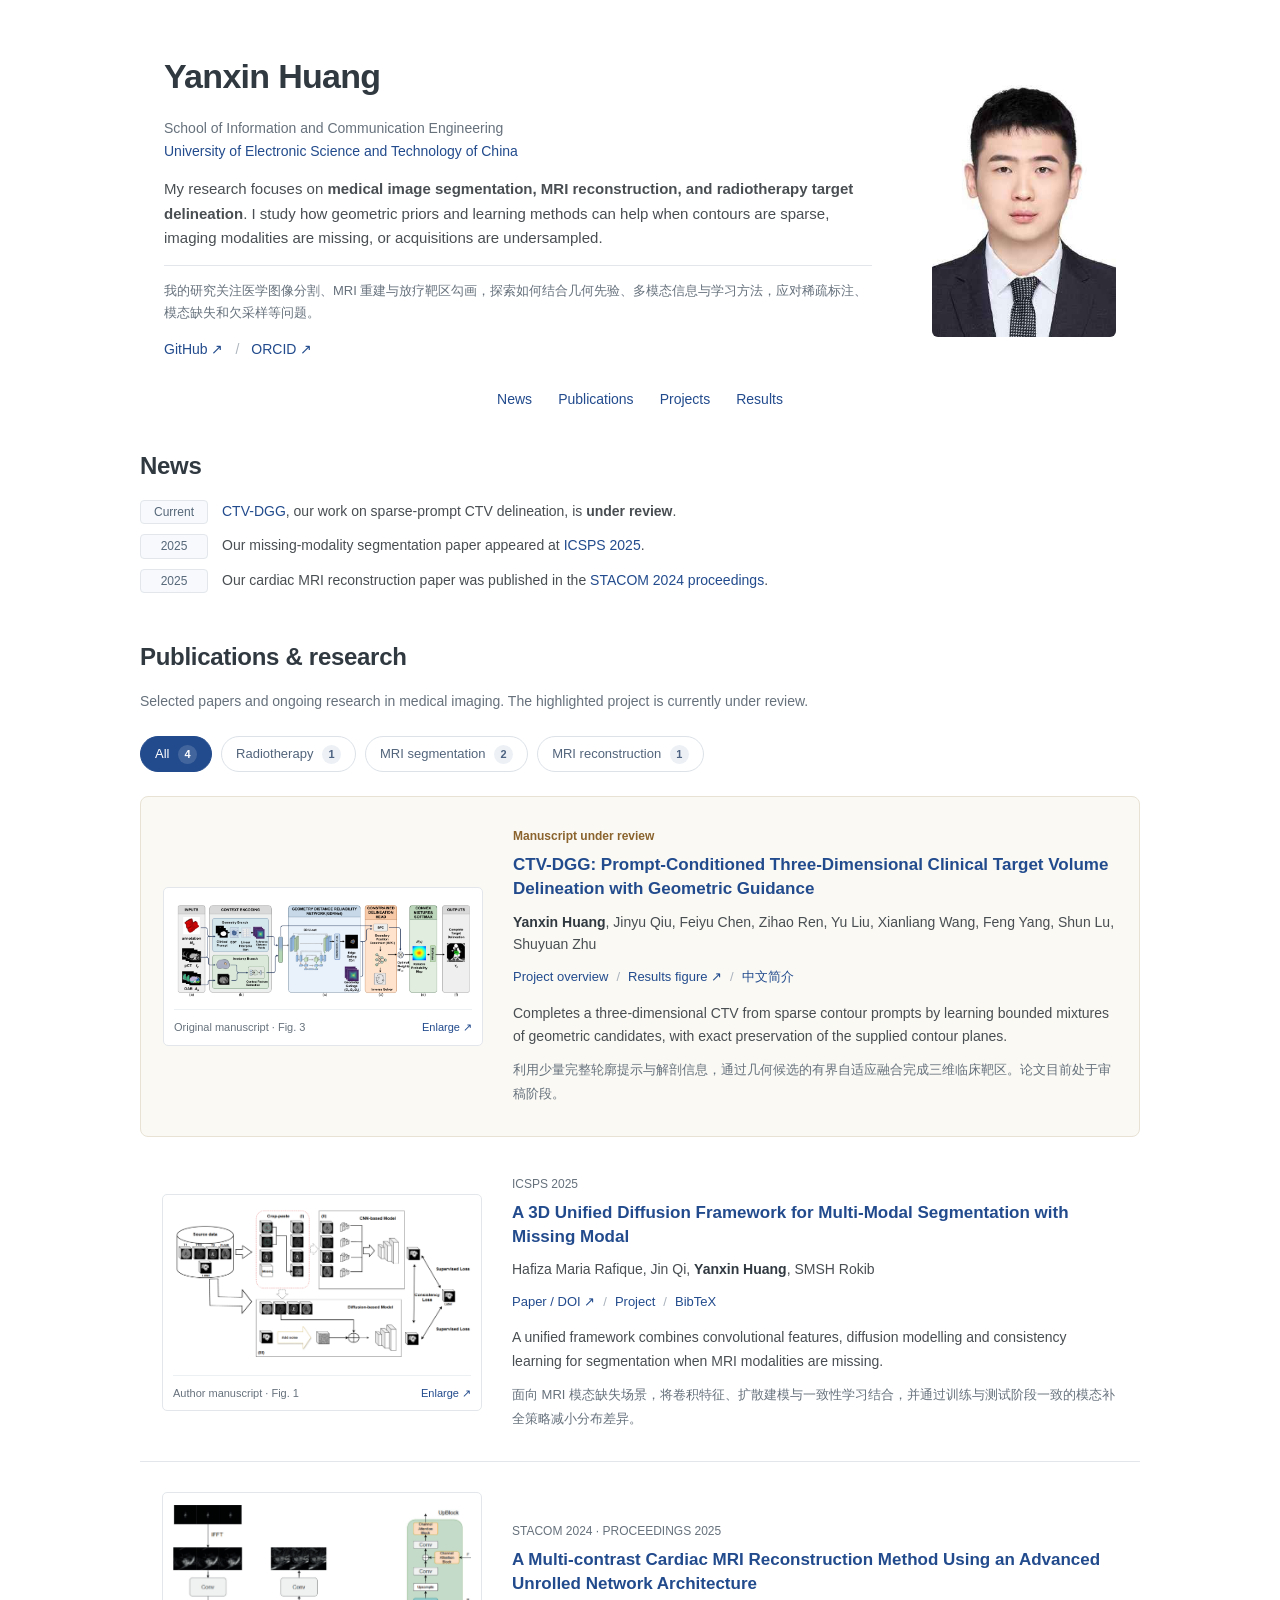
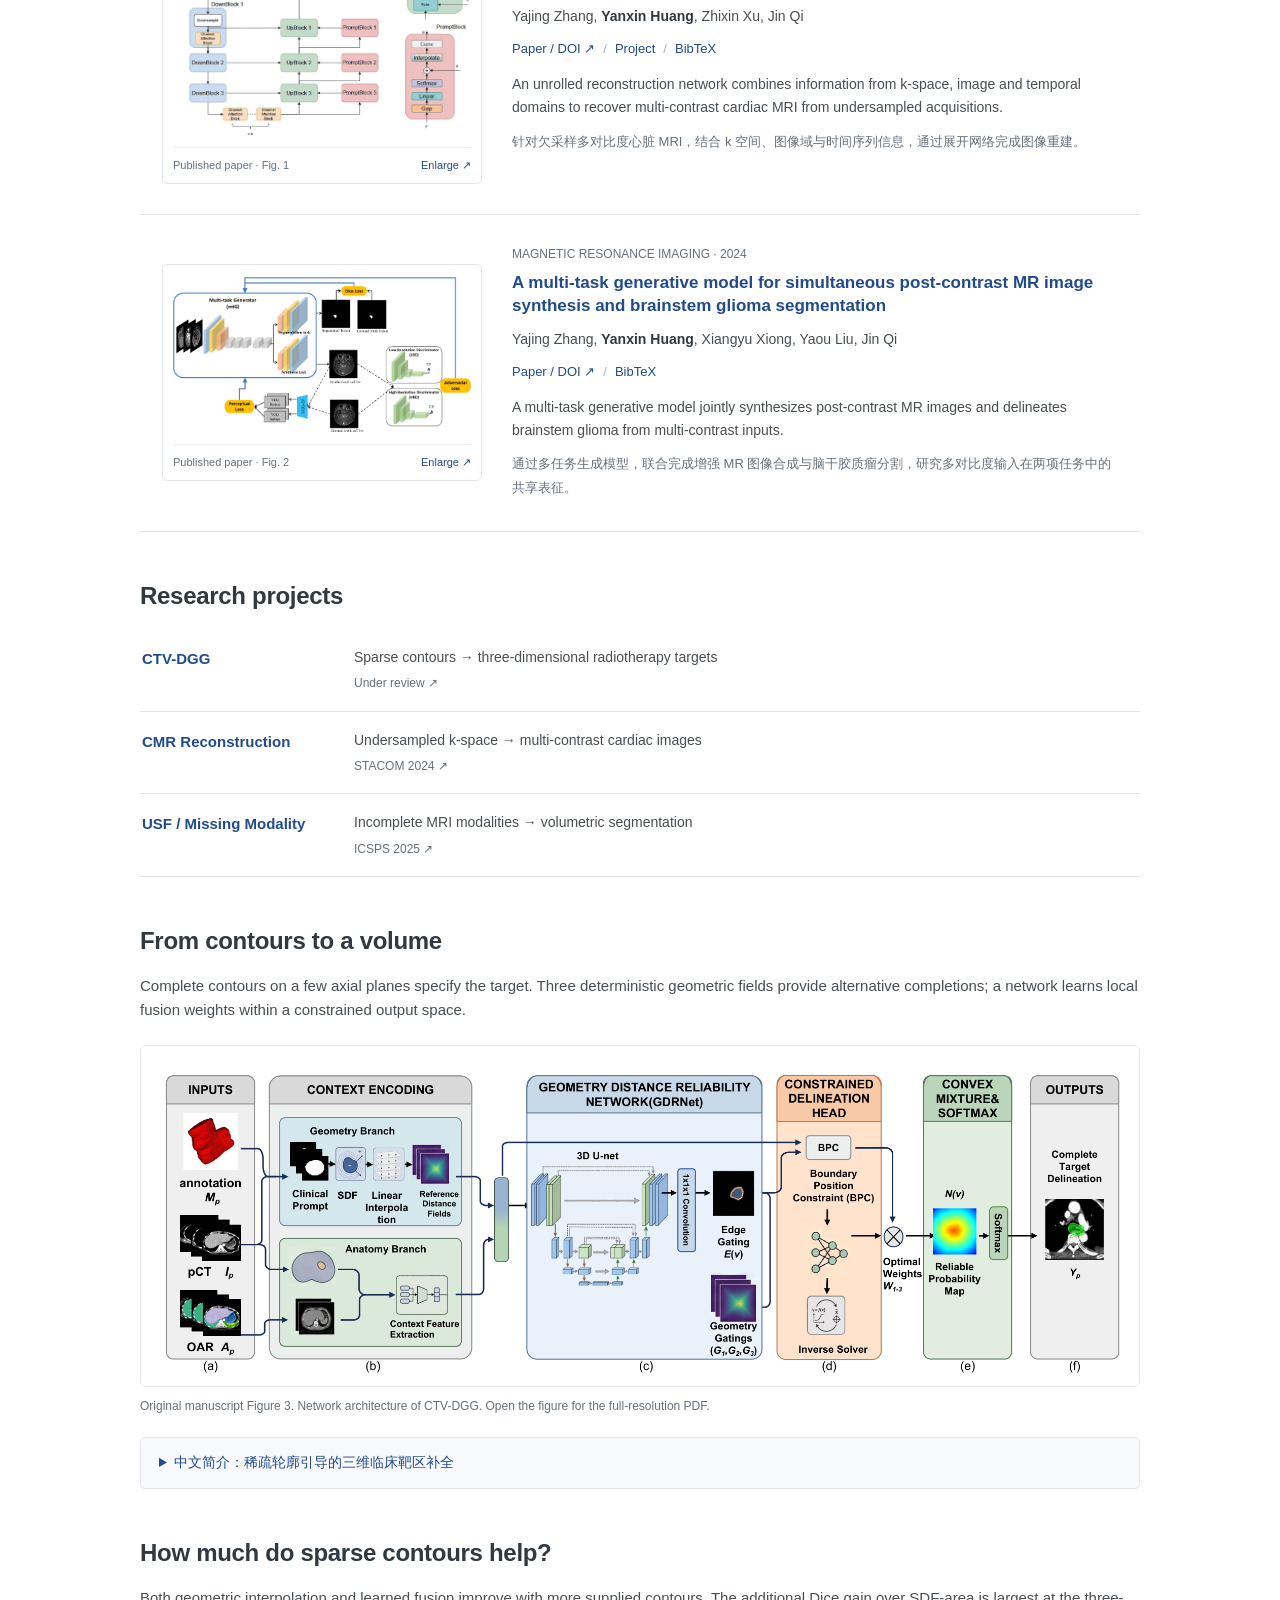
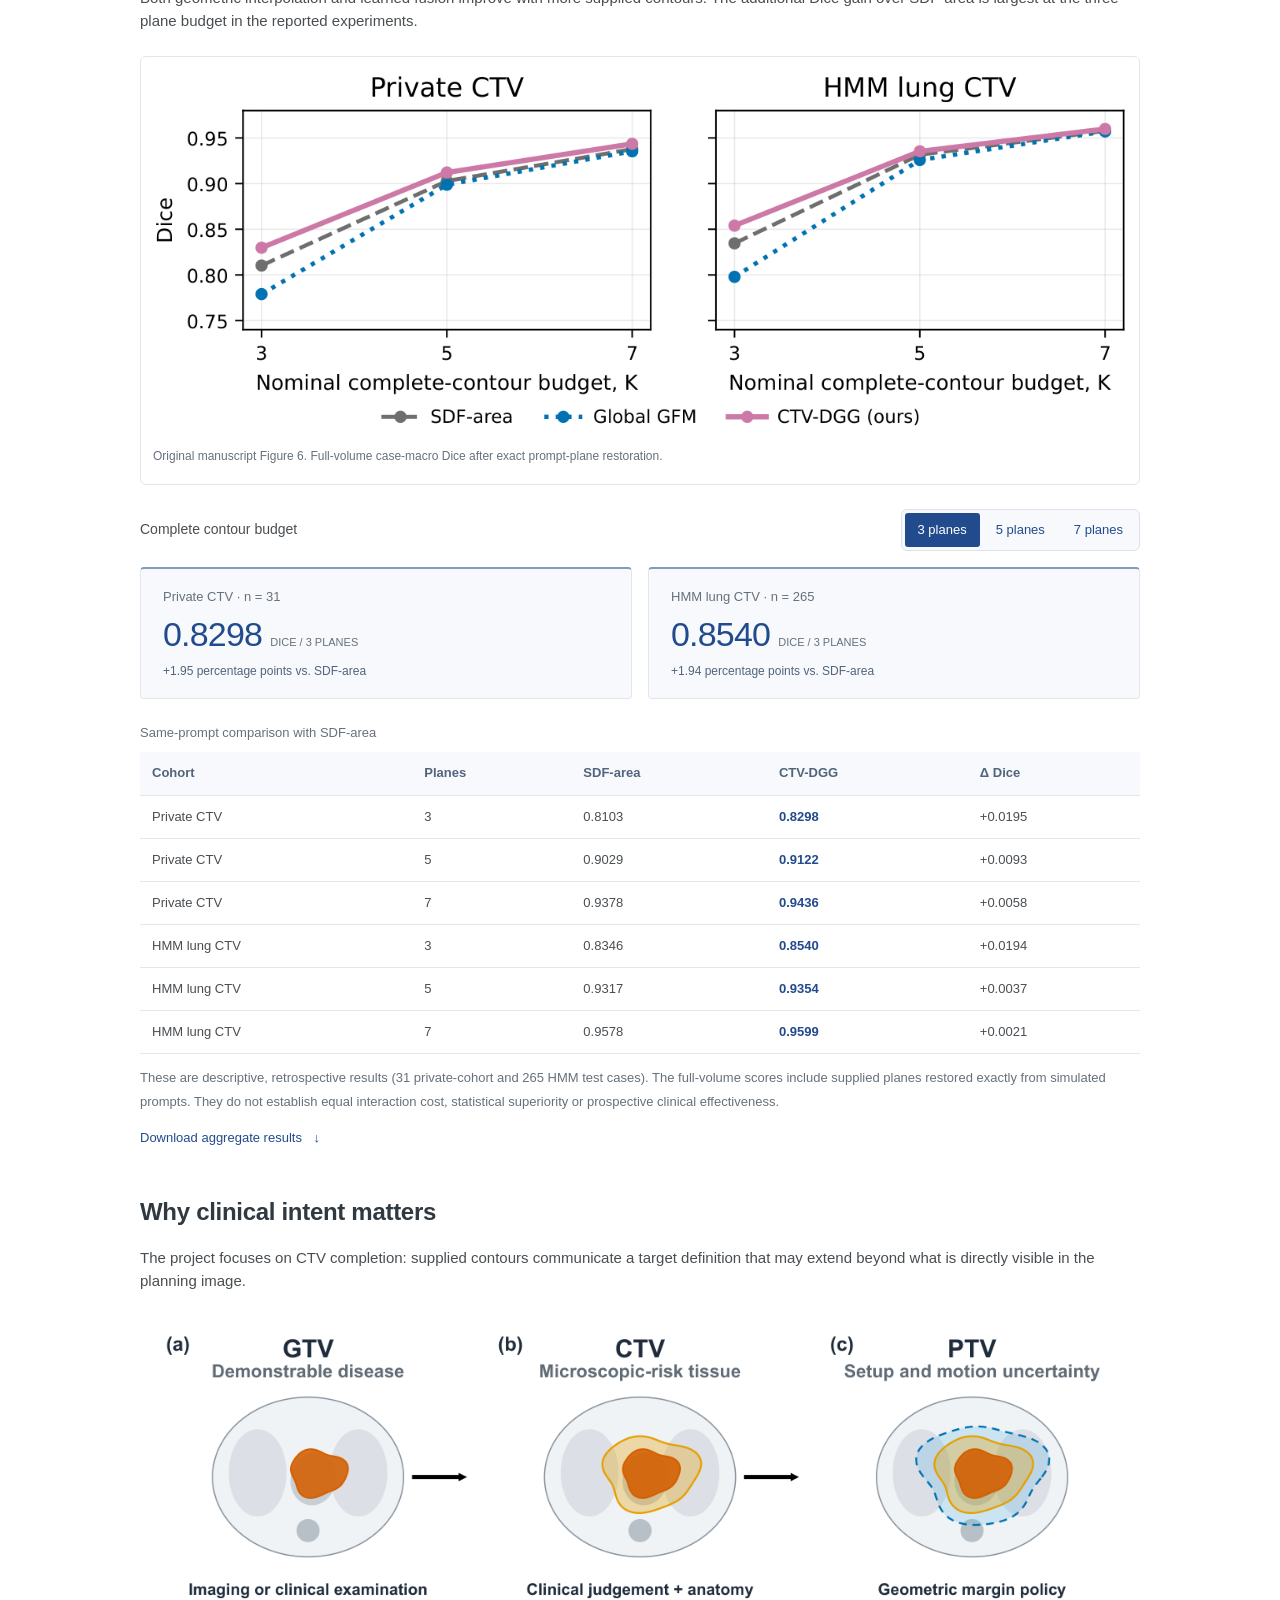
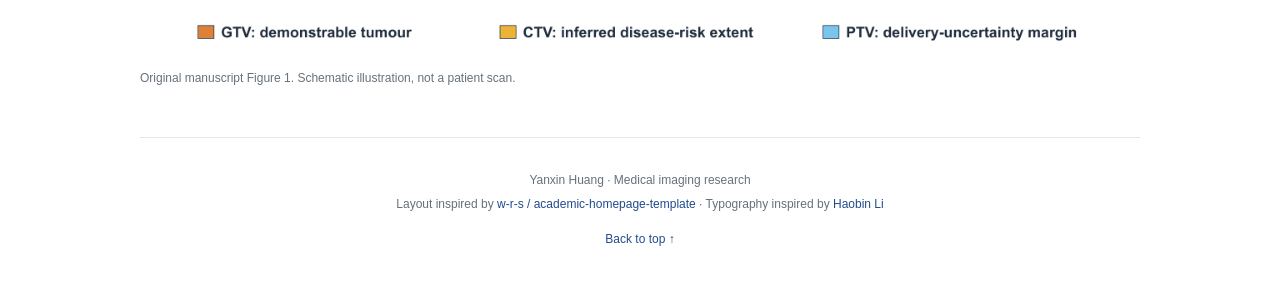
==== commit 8b08962d: "Use original paper architecture figures and refine academic typography" ====
--- a/index.html
+++ b/index.html
@@ -1,20 +1,21 @@
-<!doctype html>
+<!DOCTYPE html>
+
 <html lang="en">
 <head><meta charset="utf-8"/><meta content="width=device-width,initial-scale=1" name="viewport"/><title>Yanxin Huang — Medical Imaging Research</title><meta content="Yanxin Huang researches medical image segmentation, MRI reconstruction and sparse-prompt radiotherapy target delineation at UESTC." name="description"/><link href="https://huangyanxin-china.github.io/" rel="canonical"/><meta content="Yanxin Huang | Medical Imaging Research" property="og:title"/><meta content="website" property="og:type"/><meta content="https://huangyanxin-china.github.io/" property="og:url"/><link href="styles.css" rel="stylesheet"/><link href="data:," rel="icon"/></head>
 <body>
 <a class="skip" href="#main">Skip to content</a>
-<nav class="section-nav" aria-label="Section navigation"><a href="#about" aria-current="location">About</a><a href="#news">News</a><a href="#publications">Publications</a><a href="#projects">Projects</a><a href="#results">Results</a></nav>
-<main id="main" class="homepage">
-<section id="about" class="about page-section" aria-labelledby="profile-name">
+<nav aria-label="Section navigation" class="section-nav"><a aria-current="location" href="#about">About</a><a href="#news">News</a><a href="#publications">Publications</a><a href="#projects">Projects</a><a href="#results">Results</a></nav>
+<main class="homepage" id="main">
+<section aria-labelledby="profile-name" class="about page-section" id="about">
 <div class="about-copy"><h1 id="profile-name">Yanxin Huang</h1>
-<p class="affiliation">School of Information and Communication Engineering<br><span class="institution">University of Electronic Science and Technology of China</span></p>
+<p class="affiliation">School of Information and Communication Engineering<br/><span class="institution">University of Electronic Science and Technology of China</span></p>
 <p>My research focuses on <strong>medical image segmentation, MRI reconstruction, and radiotherapy target delineation</strong>. I study how geometric priors and learning methods can help when contours are sparse, imaging modalities are missing, or acquisitions are undersampled.</p>
 <p class="chinese bio-chinese" lang="zh-CN">我的研究关注医学图像分割、MRI 重建与放疗靶区勾画，探索如何结合几何先验、多模态信息与学习方法，应对稀疏标注、模态缺失和欠采样等问题。</p>
 <div class="contact-links"><a href="https://github.com/Huangyanxin-China">GitHub ↗</a><span aria-hidden="true">/</span><a href="https://orcid.org/0009-0003-2264-7753">ORCID ↗</a></div>
-</div><img class="portrait" src="assets/portrait.jpg" alt="Portrait of Yanxin Huang" width="295" height="413" fetchpriority="high">
+</div><img alt="Portrait of Yanxin Huang" class="portrait" fetchpriority="high" height="413" src="assets/portrait.jpg" width="295"/>
 </section>
-<nav class="quick-nav" aria-label="Page navigation"><a href="#news">News</a><a href="#publications">Publications</a><a href="#projects">Projects</a><a href="#results">Results</a></nav>
-<section id="news" class="page-section news" aria-labelledby="news-heading"><div class="section-heading"><h2 id="news-heading">News</h2></div>
+<nav aria-label="Page navigation" class="quick-nav"><a href="#news">News</a><a href="#publications">Publications</a><a href="#projects">Projects</a><a href="#results">Results</a></nav>
+<section aria-labelledby="news-heading" class="page-section news" id="news"><div class="section-heading"><h2 id="news-heading">News</h2></div>
 <ul class="news-list"><li><span class="news-date">Current</span><span><a href="projects/ctv-dgg.html">CTV-DGG</a>, our work on sparse-prompt CTV delineation, is <strong>under review</strong>.</span></li>
 <li><time class="news-date" datetime="2025">2025</time><span>Our missing-modality segmentation paper appeared at <a href="https://doi.org/10.1109/ICSPS66615.2025.11347631">ICSPS 2025</a>.</span></li>
 <li><time class="news-date" datetime="2025">2025</time><span>Our cardiac MRI reconstruction paper was published in the <a href="https://doi.org/10.1007/978-3-031-87756-8_16">STACOM 2024 proceedings</a>.</span></li></ul></section>
@@ -24,23 +25,26 @@
 <button aria-pressed="false" class="tag-btn" data-filter="radiotherapy" type="button">Radiotherapy <span class="tag-count">1</span></button>
 <button aria-pressed="false" class="tag-btn" data-filter="segmentation" type="button">MRI segmentation <span class="tag-count">2</span></button>
 <button aria-pressed="false" class="tag-btn" data-filter="reconstruction" type="button">MRI reconstruction <span class="tag-count">1</span></button>
-</div><p class="sr-only" id="filter-status" role="status">Showing all 4 publications.</p><article class="publication featured" data-topic="radiotherapy" id="ctv-dgg"><a aria-label="View CTV-DGG method" class="paper-thumb" href="#method"><span class="badge">CTV-DGG</span><div class="thumb-steps"><span>Contours</span><i>↓</i><span>Geometric candidates</span><i>↓</i><strong>3D target completion</strong></div><span class="thumb-note">3 / 5 / 7 prompted planes</span></a><div class="paper-copy"><span class="status">Manuscript under review</span><a href="projects/ctv-dgg.html"><h3>CTV-DGG: Prompt-Conditioned Three-Dimensional Clinical Target Volume Delineation with Geometric Guidance</h3></a><p class="authors"><strong>Yanxin Huang</strong>, Jinyu Qiu, Feiyu Chen, Zihao Ren, Yu Liu, Xianliang Wang, Feng Yang, Shun Lu, Shuyuan Zhu</p><div class="paper-links"><a href="projects/ctv-dgg.html">Project overview</a><a href="assets/prompt-budget.pdf" rel="noopener" target="_blank">Results figure ↗</a><a href="#chinese-summary" lang="zh-CN">中文简介</a></div><p class="paper-summary">Completes a three-dimensional CTV from sparse contour prompts by learning bounded mixtures of geometric candidates, with exact preservation of the supplied contour planes.</p><p class="chinese paper-chinese" lang="zh-CN">利用少量完整轮廓提示与解剖信息，通过几何候选的有界自适应融合完成三维临床靶区。论文目前处于审稿阶段。</p></div></article><article class="publication additional-paper" data-topic="segmentation" id="paper-usf">
-<a aria-label="Read A 3D Unified Diffusion Framework for Multi-Modal Segmentation with Missing Modal" class="paper-thumb" href="https://doi.org/10.1109/ICSPS66615.2025.11347631"><span class="badge">Missing-modality MRI</span><div class="thumb-steps"><span>MRI modalities</span><span>Consistency learning</span><span>Segmentation</span></div><span class="thumb-note">Conceptual illustration</span></a>
+</div><p class="sr-only" id="filter-status" role="status">Showing all 4 publications.</p><article class="publication featured" data-topic="radiotherapy" id="ctv-dgg"><a aria-label="Enlarge CTV-DGG network architecture" class="paper-thumb" data-caption="Original manuscript · Fig. 3" data-figure="CTV-DGG network architecture" href="assets/publications/ctv-dgg-architecture.png"><img alt="CTV-DGG network architecture" decoding="async" height="624" loading="lazy" src="assets/publications/ctv-dgg-architecture.png" width="1921"/><span class="thumb-caption"><span>Original manuscript · Fig. 3</span><span aria-hidden="true" class="thumb-expand">Enlarge ↗</span></span></a><div class="paper-copy"><span class="status">Manuscript under review</span><a href="projects/ctv-dgg.html"><h3>CTV-DGG: Prompt-Conditioned Three-Dimensional Clinical Target Volume Delineation with Geometric Guidance</h3></a><p class="authors"><strong>Yanxin Huang</strong>, Jinyu Qiu, Feiyu Chen, Zihao Ren, Yu Liu, Xianliang Wang, Feng Yang, Shun Lu, Shuyuan Zhu</p><div class="paper-links"><a href="projects/ctv-dgg.html">Project overview</a><a href="assets/prompt-budget.pdf" rel="noopener" target="_blank">Results figure ↗</a><a href="#chinese-summary" lang="zh-CN">中文简介</a></div><p class="paper-summary">Completes a three-dimensional CTV from sparse contour prompts by learning bounded mixtures of geometric candidates, with exact preservation of the supplied contour planes.</p><p class="chinese paper-chinese" lang="zh-CN">利用少量完整轮廓提示与解剖信息，通过几何候选的有界自适应融合完成三维临床靶区。论文目前处于审稿阶段。</p></div></article><article class="publication additional-paper" data-topic="segmentation" id="paper-usf">
+<a aria-label="Enlarge Unified diffusion framework for missing-modality MRI segmentation" class="paper-thumb" data-caption="Author manuscript · Fig. 1" data-figure="Unified diffusion framework for missing-modality MRI segmentation" href="assets/publications/usf-architecture.png"><img alt="Unified diffusion framework for missing-modality MRI segmentation" decoding="async" height="363" loading="lazy" src="assets/publications/usf-architecture.png" width="696"/><span class="thumb-caption"><span>Author manuscript · Fig. 1</span><span aria-hidden="true" class="thumb-expand">Enlarge ↗</span></span></a>
 <div class="paper-copy"><span class="status">ICSPS 2025</span><h3><a href="https://doi.org/10.1109/ICSPS66615.2025.11347631">A 3D Unified Diffusion Framework for Multi-Modal Segmentation with Missing Modal</a></h3><p class="authors">Hafiza Maria Rafique, Jin Qi, <strong>Yanxin Huang</strong>, SMSH Rokib</p><div class="paper-links"><a href="https://doi.org/10.1109/ICSPS66615.2025.11347631">Paper / DOI ↗</a><a href="projects/usf-missing-modality.html">Project</a><a download="" href="publications.bib">BibTeX</a></div><p class="paper-summary">A unified framework combines convolutional features, diffusion modelling and consistency learning for segmentation when MRI modalities are missing.</p><p class="chinese paper-chinese" lang="zh-CN">面向 MRI 模态缺失场景，将卷积特征、扩散建模与一致性学习结合，并通过训练与测试阶段一致的模态补全策略减小分布差异。</p></div></article><article class="publication additional-paper" data-topic="reconstruction" id="paper-cmr">
-<a aria-label="Read A Multi-contrast Cardiac MRI Reconstruction Method Using an Advanced Unrolled Network Architecture" class="paper-thumb" href="https://doi.org/10.1007/978-3-031-87756-8_16"><span class="badge">Cardiac MRI</span><div class="thumb-steps"><span>Undersampled k-space</span><span>Unrolled network</span><span>Cardiac MRI</span></div><span class="thumb-note">Conceptual illustration</span></a>
+<a aria-label="Enlarge Cardiac MRI reconstruction: first-stage network architecture" class="paper-thumb" data-caption="Published paper · Fig. 1" data-figure="Cardiac MRI reconstruction: first-stage network architecture" href="assets/publications/cmr-architecture.png"><img alt="Cardiac MRI reconstruction: first-stage network architecture" decoding="async" height="1004" loading="lazy" src="assets/publications/cmr-architecture.png" width="1299"/><span class="thumb-caption"><span>Published paper · Fig. 1</span><span aria-hidden="true" class="thumb-expand">Enlarge ↗</span></span></a>
 <div class="paper-copy"><span class="status">STACOM 2024 · PROCEEDINGS 2025</span><h3><a href="https://doi.org/10.1007/978-3-031-87756-8_16">A Multi-contrast Cardiac MRI Reconstruction Method Using an Advanced Unrolled Network Architecture</a></h3><p class="authors">Yajing Zhang, <strong>Yanxin Huang</strong>, Zhixin Xu, Jin Qi</p><div class="paper-links"><a href="https://doi.org/10.1007/978-3-031-87756-8_16">Paper / DOI ↗</a><a href="projects/cmr-reconstruction.html">Project</a><a download="" href="publications.bib">BibTeX</a></div><p class="paper-summary">An unrolled reconstruction network combines information from k-space, image and temporal domains to recover multi-contrast cardiac MRI from undersampled acquisitions.</p><p class="chinese paper-chinese" lang="zh-CN">针对欠采样多对比度心脏 MRI，结合 k 空间、图像域与时间序列信息，通过展开网络完成图像重建。</p></div></article><article class="publication additional-paper" data-topic="segmentation" id="paper-bsg">
-<a aria-label="Read A multi-task generative model for simultaneous post-contrast MR image synthesis and brainstem glioma segmentation" class="paper-thumb" href="https://doi.org/10.1016/j.mri.2024.07.009"><span class="badge">Brain MRI</span><div class="thumb-steps"><span>Multi-contrast MRI</span><span>Shared representation</span><span>Synthesis + segmentation</span></div><span class="thumb-note">Conceptual illustration</span></a>
+<a aria-label="Enlarge Multi-task generation for MR synthesis and brainstem glioma segmentation" class="paper-thumb" data-caption="Published paper · Fig. 2" data-figure="Multi-task generation for MR synthesis and brainstem glioma segmentation" href="assets/publications/brainstem-glioma-architecture.jpg"><img alt="Multi-task generation for MR synthesis and brainstem glioma segmentation" decoding="async" height="1671" loading="lazy" src="assets/publications/brainstem-glioma-architecture.jpg" width="3205"/><span class="thumb-caption"><span>Published paper · Fig. 2</span><span aria-hidden="true" class="thumb-expand">Enlarge ↗</span></span></a>
 <div class="paper-copy"><span class="status">MAGNETIC RESONANCE IMAGING · 2024</span><h3><a href="https://doi.org/10.1016/j.mri.2024.07.009">A multi-task generative model for simultaneous post-contrast MR image synthesis and brainstem glioma segmentation</a></h3><p class="authors">Yajing Zhang, <strong>Yanxin Huang</strong>, Xiangyu Xiong, Yaou Liu, Jin Qi</p><div class="paper-links"><a href="https://doi.org/10.1016/j.mri.2024.07.009">Paper / DOI ↗</a><a download="" href="publications.bib">BibTeX</a></div><p class="paper-summary">A multi-task generative model jointly synthesizes post-contrast MR images and delineates brainstem glioma from multi-contrast inputs.</p><p class="chinese paper-chinese" lang="zh-CN">通过多任务生成模型，联合完成增强 MR 图像合成与脑干胶质瘤分割，研究多对比度输入在两项任务中的共享表征。</p></div></article></section>
 <section class="page-section" id="projects"><div class="section-heading"><h2>Research projects</h2></div><div class="project-list">
 <a href="projects/ctv-dgg.html"><strong>CTV-DGG</strong><span>Sparse contours → three-dimensional radiotherapy targets</span><span class="project-state">Under review ↗</span></a>
 <a href="projects/cmr-reconstruction.html"><strong>CMR Reconstruction</strong><span>Undersampled k-space → multi-contrast cardiac images</span><span class="project-state">STACOM 2024 ↗</span></a>
 <a href="projects/usf-missing-modality.html"><strong>USF / Missing Modality</strong><span>Incomplete MRI modalities → volumetric segmentation</span><span class="project-state">ICSPS 2025 ↗</span></a>
 </div></section>
-<section class="page-section" id="method"><div class="section-heading"><h2>From contours to a volume</h2></div><p>Complete contours on a few axial planes specify the target. Three deterministic geometric fields provide alternative completions; a network learns local fusion weights within a constrained output space.</p><a class="figure-link" href="assets/method.svg" rel="noopener" target="_blank"><img alt="CTV-DGG method: case information, three geometric candidates, adaptive fusion and exact prompt-plane restoration" height="380" src="assets/method.svg" width="960"/></a><p class="caption">Conceptual method schematic. No patient images are used.</p><details id="chinese-summary"><summary lang="zh-CN">中文简介：稀疏轮廓引导的三维临床靶区补全</summary><div lang="zh-CN"><p>CTV-DGG 输入规划 CT、危及器官掩膜及 3、5 或 7 张完整轴向轮廓。方法构建 Linear-mask、SDF-base 和 SDF-area 三种几何候选，通过有界的逐体素权重修正实现自适应融合，最后精确恢复输入轮廓平面的前景与背景。</p><p>当前结果来自两个胸部 CTV 队列的回顾性评估。提示由完整参考标注模拟生成；结果尚不能证明真实医生选片效率、临床节省时间或前瞻性有效性。</p></div></details></section>
+<section class="page-section" id="method"><div class="section-heading"><h2>From contours to a volume</h2></div><p>Complete contours on a few axial planes specify the target. Three deterministic geometric fields provide alternative completions; a network learns local fusion weights within a constrained output space.</p><a class="figure-link" href="assets/publications/ctv-dgg-architecture.pdf" rel="noopener" target="_blank"><img alt="Original CTV-DGG architecture: inputs, geometry and anatomy context encoding, GDRnet, constrained delineation head, convex mixture and output" height="624" src="assets/publications/ctv-dgg-architecture.png" width="1921"/></a><p class="caption">Original manuscript Figure 3. Network architecture of CTV-DGG. Open the figure for the full-resolution PDF.</p><details id="chinese-summary"><summary lang="zh-CN">中文简介：稀疏轮廓引导的三维临床靶区补全</summary><div lang="zh-CN"><p>CTV-DGG 输入规划 CT、危及器官掩膜及 3、5 或 7 张完整轴向轮廓。方法构建 Linear-mask、SDF-base 和 SDF-area 三种几何候选，通过有界的逐体素权重修正实现自适应融合，最后精确恢复输入轮廓平面的前景与背景。</p><p>当前结果来自两个胸部 CTV 队列的回顾性评估。提示由完整参考标注模拟生成；结果尚不能证明真实医生选片效率、临床节省时间或前瞻性有效性。</p></div></details></section>
 <section class="page-section" id="results"><div class="section-heading"><h2>How much do sparse contours help?</h2></div><p>Both geometric interpolation and learned fusion improve with more supplied contours. The additional Dice gain over SDF-area is largest at the three-plane budget in the reported experiments.</p><figure class="plot"><a href="assets/prompt-budget.pdf" rel="noopener" target="_blank"><img alt="Prompt-budget plot: CTV-DGG, SDF-area and global fusion on private and HMM lung CTV cohorts; accuracy increases from three to seven planes" height="480" loading="lazy" src="assets/prompt-budget.png" width="1200"/></a><figcaption>Original manuscript Figure 6. Full-volume case-macro Dice after exact prompt-plane restoration.</figcaption></figure><div class="results-controls"><span>Complete contour budget</span><div aria-label="Choose contour budget" class="budget" role="group"><button aria-pressed="true" data-k="3">3 planes</button><button aria-pressed="false" data-k="5">5 planes</button><button aria-pressed="false" data-k="7">7 planes</button></div></div><div aria-live="polite" class="metric-cards" id="metric-cards"></div><div class="table-wrap"><table><caption>Same-prompt comparison with SDF-area</caption><thead><tr><th scope="col">Cohort</th><th scope="col">Planes</th><th scope="col">SDF-area</th><th scope="col">CTV-DGG</th><th scope="col">Δ Dice</th></tr></thead><tbody id="metric-table"></tbody></table></div><p class="evidence-note">These are descriptive, retrospective results (31 private-cohort and 265 HMM test cases). The full-volume scores include supplied planes restored exactly from simulated prompts. They do not establish equal interaction cost, statistical superiority or prospective clinical effectiveness.</p><a class="download" download="" href="assets/aggregate-results.csv">Download aggregate results <span aria-hidden="true">↓</span></a></section>
 <section class="concept page-section"><div class="section-heading"><h2>Why clinical intent matters</h2></div><p>The project focuses on CTV completion: supplied contours communicate a target definition that may extend beyond what is directly visible in the planning image.</p><a href="assets/target-concepts.pdf" rel="noopener" target="_blank"><img alt="Schematic distinction between gross tumor volume, clinical target volume and planning target volume" height="420" loading="lazy" src="assets/target-concepts.png" width="1200"/></a><p class="caption">Original manuscript Figure 1. Schematic illustration, not a patient scan.</p></section>
-<footer><p>Yanxin Huang · Medical imaging research</p><p>Layout inspired by <a href="https://github.com/w-r-s/academic-homepage-template">w-r-s / academic-homepage-template</a></p><a href="#about">Back to top ↑</a></footer>
+<footer><p>Yanxin Huang · Medical imaging research</p><p>Layout inspired by <a href="https://github.com/w-r-s/academic-homepage-template">w-r-s / academic-homepage-template</a> · Typography inspired by <a href="https://hbinli.github.io/">Haobin Li</a></p><a href="#about">Back to top ↑</a></footer>
 </main>
-<script src="app.js"></script>
-</body>
+<script defer="" src="app.js"></script>
+<dialog aria-describedby="figure-dialog-caption" aria-labelledby="figure-dialog-title" class="figure-dialog" id="figure-dialog">
+<div class="figure-dialog-content"><header class="figure-dialog-header"><h2 id="figure-dialog-title">Paper architecture</h2><button aria-label="Close enlarged figure" autofocus="" class="figure-dialog-close" type="button">Close ×</button></header>
+<div class="figure-dialog-image"><img alt="" id="figure-dialog-img"/></div>
+<div class="figure-dialog-footer"><p id="figure-dialog-caption"></p><a id="figure-dialog-original" rel="noopener" target="_blank">Open full-resolution figure ↗</a></div></div></dialog></body>
 </html>
--- a/styles.css
+++ b/styles.css
@@ -1,131 +1,154 @@
-/* Academic layout inspired by w-r-s/academic-homepage-template. */
-:root{--ink:#262626;--muted:#646464;--accent:#9c5c00;--accent-hover:#6e3519;--gold:#e9ac42;--border:#dedbd5;--wash:#fffaf0;--highlight:#fffde8}
+/* Typography follows hbinli.github.io; figures retain their original aspect ratios. */
+:root{--ink:#494e52;--muted:#66717c;--accent:#224b8d;--accent-hover:#163665;--gold:#b48136;--border:#e3e7eb;--wash:#f7f9fc;--highlight:#faf9f4;--font:"Trebuchet MS",Helvetica,Arial,"PingFang SC","Microsoft YaHei",sans-serif}
 *{box-sizing:border-box}
 html{scroll-behavior:smooth;scroll-padding-top:28px}
-body{margin:0;background:#fff;color:var(--ink);font:14px/1.65 Lato,Arial,"Noto Sans",sans-serif}
+body{margin:0;background:#fff;color:var(--ink);font:15px/1.55 var(--font)}
 a{color:var(--accent);text-decoration:none}
 a:hover{color:var(--accent-hover);text-decoration:underline;text-underline-offset:3px}
-a:focus-visible,button:focus-visible,summary:focus-visible{outline:3px solid var(--gold);outline-offset:4px}
+a:focus-visible,button:focus-visible,summary:focus-visible{outline:3px solid var(--accent);outline-offset:4px}
 button{font:inherit;cursor:pointer}
 img{max-width:100%;height:auto}
 p{margin:12px 0}
-strong{font-weight:650}
+strong{font-weight:700}
 [hidden]{display:none!important}
 .sr-only{position:absolute;width:1px;height:1px;padding:0;margin:-1px;overflow:hidden;clip:rect(0,0,0,0);white-space:nowrap;border:0}
 .skip{position:absolute;top:-80px;left:16px;padding:10px 16px;background:#fff;z-index:20}
 .skip:focus{top:12px}
-.homepage{width:min(800px,calc(100% - 40px));margin:48px auto 0}
-.page-section{margin:0 0 38px;scroll-margin-top:28px}
-.about{display:grid;grid-template-columns:minmax(0,1fr) 184px;gap:44px;align-items:center;padding:0 18px;margin-bottom:24px}
-.about h1{text-align:center;font-size:30px;font-weight:450;line-height:1.3;margin:0 0 20px;letter-spacing:-.5px}
-.about p{line-height:1.6;margin:12px 0}
-.affiliation{font-size:13px;color:var(--muted)}
+.homepage{width:min(1000px,calc(100% - 48px));margin:56px auto 0}
+.page-section{margin:0 0 48px;scroll-margin-top:28px}
+.about{display:grid;grid-template-columns:minmax(0,1fr) 184px;gap:60px;align-items:center;padding:0 24px;margin-bottom:28px}
+.about h1{font-size:34px;font-weight:700;line-height:1.2;margin:0 0 20px;letter-spacing:-.7px;color:#303840}
+.about p{line-height:1.65;margin:14px 0}
+.affiliation{font-size:14px;color:var(--muted)}
 .institution{color:var(--accent)}
-.portrait{width:184px;height:auto;border-radius:8px;display:block}
-.chinese{color:#686868;font-size:13px;line-height:1.9}
-.bio-chinese{border-top:1px solid #ece9e1;padding-top:13px}
-.contact-links{display:flex;align-items:center;flex-wrap:wrap;gap:10px;margin-top:16px;padding-top:12px;border-top:1px solid #ece9e1}
-.contact-links>span{color:#a8a198}
-.quick-nav{display:flex;gap:23px;justify-content:center;margin:25px 0 35px;font-size:13px}
-.quick-nav a{color:#6c6252}
-.section-heading{margin:0 0 17px}
-.section-heading h2{display:inline;font-size:24px;line-height:1.45;font-weight:450;text-decoration:underline;text-decoration-color:var(--gold);text-underline-offset:5px;text-decoration-thickness:2px}
-.section-note{font-size:13px;color:var(--muted);margin:0 0 18px}
-.news-list{padding:0 14px;margin:0;list-style:none}
-.news-list li{display:grid;grid-template-columns:61px minmax(0,1fr);gap:10px;align-items:baseline;margin:7px 0;font-size:13px}
-.news-date{font:11px/1.6 Arial,sans-serif;text-align:center;background:var(--wash);border:1px solid #d4cbbb;border-radius:2px;color:#564a36;padding:0 4px}
-.tag-filter{display:flex;flex-wrap:wrap;justify-content:center;gap:8px;margin:20px 0}
-.tag-btn{border:1px solid #d8d1c4;border-radius:22px;padding:5px 13px;background:var(--wash);font-size:12px;color:#75430e;transition:background .15s,border-color .15s}
-.tag-btn:hover{background:#fff0d3;border-color:#b4833c}
-.tag-btn[aria-pressed=true]{color:white;background:#a66a17;border-color:#895711;box-shadow:0 2px 6px #a66a1720}
-.tag-count{display:inline-grid;place-items:center;min-width:18px;height:18px;padding:0 4px;margin-left:4px;border-radius:12px;background:#f5e9d4;color:#78450b;font-size:10px;font-weight:700}
-.tag-btn[aria-pressed=true] .tag-count{background:#ffffff30;color:#fff}
-.publication{display:grid;grid-template-columns:180px minmax(0,1fr);gap:25px;align-items:center;margin:0 0 16px;padding:22px 20px;border:1px solid var(--border);border-radius:8px;background:#fff}
-.publication.featured{background:var(--highlight);border-color:#e2dab4}
-.paper-thumb{display:block;text-align:center;padding:15px 9px;border:1px solid #e8e2d5;border-radius:5px;background:#fffdf8;color:var(--muted)}
-.paper-thumb:hover{text-decoration:none;border-color:#c4a56b}
-.badge{font-size:12px;font-weight:650;color:#6f5125}
-.thumb-steps{display:flex;flex-direction:column;gap:6px;margin:14px 0;font-size:11px;line-height:1.5}
-.thumb-steps>span,.thumb-steps>strong{display:block;border:1px solid #ded7ca;border-radius:3px;padding:6px 3px;background:#fff}
-.thumb-steps>strong{background:#a86f22;border-color:#a86f22;color:#fff}
-.thumb-steps i{font-style:normal;color:#b0936b;line-height:1}
-.thumb-note{display:block;font-size:10px;color:#766e61}
-.status{display:block;font-size:11px;color:#716448;margin-bottom:5px;font-style:italic;line-height:1.5}
-.featured .status{color:#8b5b0c;font-weight:650}
-.paper-copy h3{font-size:14px;line-height:1.55;font-weight:700;margin:0 0 6px;color:var(--accent)}
-.authors{font-size:12px;line-height:1.65;margin:0 0 6px;color:#444}
-.authors strong{color:#202020}
-.paper-links{display:flex;flex-wrap:wrap;font-size:12px;line-height:1.8}
-.paper-links a+a::before{content:"/";margin:0 7px;color:#aaa08f;display:inline-block}
-.paper-summary{font-size:12px;line-height:1.7;margin:10px 0 0}
-.paper-chinese{font-size:12px;margin:9px 0 0;padding-top:8px;border-top:1px solid #e8e3d4}
-.project-list>a{display:grid;grid-template-columns:170px minmax(0,1fr);column-gap:18px;row-gap:2px;padding:15px 2px;border-bottom:1px solid #e9e5dc;color:#555}
-.project-list strong{color:var(--accent);font-weight:650}
-.project-list span{font-size:13px}
-.project-state{grid-column:2;color:#796b55;font-size:11px!important}
-.figure-link{display:block;margin-top:18px}
-.figure-link img,.plot img,.concept img{display:block;width:100%;height:auto}
-.caption,figcaption{font-size:11px;color:#747474;line-height:1.6;margin:9px 0}
-.plot{margin:20px 0;padding:16px 12px 7px;border:1px solid var(--border);border-radius:6px}
-.results-controls{display:flex;justify-content:space-between;align-items:center;gap:12px;margin:22px 0 15px;font-size:13px}
-.budget{display:flex;gap:3px;padding:3px;border:1px solid #d8d1c4;border-radius:6px;background:var(--wash)}
-.budget button{border:0;border-radius:3px;background:transparent;color:#785b31;padding:6px 12px;font-size:12px}
-.budget button[aria-pressed=true]{background:#a66a17;color:#fff}
-.metric-cards{display:grid;grid-template-columns:1fr 1fr;gap:14px}
-.metric{padding:15px 19px;border:1px solid #e3dbca;border-top:2px solid #c79747;border-radius:3px;background:var(--wash)}
-.metric h3{font-size:12px;font-weight:450;margin:0;color:#6b604e}
-.value{font-size:32px;line-height:1.6;letter-spacing:-.8px;color:#694713;font-variant-numeric:tabular-nums}
-.value small{font-size:10px;letter-spacing:0;margin-left:8px;color:#746850}
-.gain{font-size:11px;color:#745a32}
-.table-wrap{overflow-x:auto;margin-top:22px}
-table{border-collapse:collapse;width:100%;font-size:12px;white-space:nowrap;text-align:left;font-variant-numeric:tabular-nums}
-caption{text-align:left;font-size:12px;color:#686052;margin-bottom:8px}
-th,td{padding:9px 10px;border-bottom:1px solid #e9e4d9}
-th{font-weight:650;background:var(--wash);color:#675332}
-td:nth-child(4){font-weight:650;color:#875a14}
-.evidence-note{font-size:12px;line-height:1.8;color:#6a655d}
-.download{font-size:12px}.download span{margin-left:8px}
-details{margin-top:18px;padding:12px 16px;border:1px solid #e4ddcf;border-radius:5px;background:#fffdf8}
-summary{font-size:13px;color:#855511;cursor:pointer}
-details div{font-size:13px;line-height:1.9;color:#666}
-footer{text-align:center;border-top:1px solid #e6e0d4;padding:24px 10px 38px;color:#79736a;font-size:11px}
-footer p{margin:4px 0}footer>a{display:inline-block;margin-top:10px}
-.section-nav{position:fixed;left:calc(50% + 440px);top:40%;display:flex;flex-direction:column;gap:15px;padding-left:18px;border-left:1px solid #e4dfd5;font-size:11px}
-.section-nav a{position:relative;color:#8c8478}
-.section-nav a::before{content:"";position:absolute;width:7px;height:7px;left:-22px;top:6px;border:1px solid #d5c4a4;border-radius:50%;background:#fff}
-.section-nav a[aria-current=location]{color:#8a5505}
-.section-nav a[aria-current=location]::before{background:var(--gold);border-color:#d69528}
-.project-page{max-width:800px;margin:48px auto 0;padding:0 24px}
-.project-page .back{display:inline-block;margin-bottom:24px;font-size:13px}
-.eyebrow{font-size:12px;color:#8d641f;margin:0 0 10px}
-.project-page h1{font-size:30px;line-height:1.35;font-weight:500;letter-spacing:-.4px;margin:12px 0 20px}
-.project-page h2{font-size:21px;font-weight:500;margin:28px 0 12px;text-decoration:underline;text-decoration-color:var(--gold);text-underline-offset:5px}
-.project-page .lead{font-size:16px;line-height:1.8}
-.project-page .resource-links{display:flex;flex-wrap:wrap;gap:18px;margin:24px 0;font-size:13px}
-.project-page footer{margin-top:35px;display:flex;justify-content:space-between}
-.project-page code{font-size:12px;background:var(--wash);padding:3px 6px}
-@media(min-width:1180px){.quick-nav{display:none}.about{margin-bottom:36px}}
-@media(max-width:1179px){.section-nav{display:none}}
-@media(max-width:680px){
- .homepage{width:calc(100% - 32px);margin-top:28px}
- .about{grid-template-columns:minmax(0,1fr) 135px;gap:22px;padding:0 5px}
- .portrait{width:135px}.about h1{font-size:26px;text-align:left}.about p{font-size:13px}
- .publication{grid-template-columns:145px minmax(0,1fr);gap:18px;padding:18px 15px}
- .paper-thumb{padding:12px 6px}.section-heading h2{font-size:23px}
- .metric{padding:12px}.value{font-size:27px}.value small{display:block;margin-left:0;margin-top:-3px}
- .section-note{font-size:12px}
+.portrait{width:184px;height:auto;border-radius:6px;display:block}
+.chinese{color:var(--muted);font-size:13px;line-height:1.85}
+.bio-chinese{border-top:1px solid var(--border);padding-top:14px}
+.contact-links{display:flex;align-items:center;flex-wrap:wrap;gap:12px;margin-top:16px;font-size:14px}
+.contact-links>span{color:#afb6be}
+.quick-nav{display:flex;gap:26px;justify-content:center;margin:28px 0 40px;font-size:14px}
+.section-heading{margin:0 0 18px}
+.section-heading h2{display:inline;font-size:24px;line-height:1.3;font-weight:700;letter-spacing:-.3px;color:#303840}
+.section-note{font-size:14px;color:var(--muted);margin:0 0 20px}
+.news-list{padding:0;margin:0;list-style:none}
+.news-list li{display:grid;grid-template-columns:68px minmax(0,1fr);gap:14px;align-items:baseline;margin:10px 0;font-size:14px}
+.news-date{font-size:12px;text-align:center;background:var(--wash);border:1px solid var(--border);border-radius:4px;color:#566779;padding:2px 5px}
+.tag-filter{display:flex;flex-wrap:wrap;justify-content:flex-start;gap:9px;margin:24px 0}
+.tag-btn{border:1px solid #dce2e8;border-radius:20px;padding:7px 14px;background:#fff;font-size:13px;color:#52647b;transition:background .15s,border-color .15s}
+.tag-btn:hover{background:#f0f4fa;border-color:#a4b6cd}
+.tag-btn[aria-pressed=true]{color:#fff;background:var(--accent);border-color:var(--accent)}
+.tag-count{display:inline-grid;place-items:center;min-width:19px;height:19px;padding:0 4px;margin-left:5px;border-radius:12px;background:#edf1f6;color:#4d6280;font-size:11px;font-weight:700}
+.tag-btn[aria-pressed=true] .tag-count{background:#ffffff26;color:#fff}
+.publication{display:grid;grid-template-columns:320px minmax(0,1fr);gap:30px;align-items:center;margin:0;padding:30px 22px;border-bottom:1px solid var(--border)}
+.publication.featured{background:var(--highlight);border:1px solid #e7e2d4;border-radius:8px;margin-bottom:8px}
+.paper-thumb{display:block;min-width:0;text-align:center;padding:12px 10px 0;border:1px solid var(--border);border-radius:5px;background:#fff;color:var(--muted);transition:border-color .15s,box-shadow .15s}
+.paper-thumb:hover{text-decoration:none;border-color:#9aafcb;box-shadow:0 3px 14px #224b8d0c}
+.paper-thumb>img{display:block;width:100%;height:auto;object-fit:contain;margin:auto}
+.thumb-caption{display:flex;justify-content:space-between;align-items:center;gap:8px;text-align:left;font-size:11px;line-height:1.5;margin-top:12px;padding:9px 0;border-top:1px solid #edf0f3;color:var(--muted)}
+.thumb-expand{white-space:nowrap;color:var(--accent)}
+.badge{font-size:13px;font-weight:700;color:#52647b}
+.thumb-steps{display:flex;flex-direction:column;gap:7px;margin:14px 0;font-size:12px;line-height:1.5}
+.thumb-steps>span,.thumb-steps>strong{display:block;border:1px solid var(--border);border-radius:3px;padding:7px;background:var(--wash)}
+.thumb-steps>strong{background:var(--accent);border-color:var(--accent);color:#fff}
+.thumb-steps i{font-style:normal;color:var(--muted);line-height:1}
+.thumb-note{display:block;font-size:11px;color:var(--muted);padding-bottom:12px}
+.paper-copy{min-width:0}
+.status{display:block;font-size:12px;color:var(--muted);margin-bottom:8px;line-height:1.5}
+.featured .status{color:#8a632d;font-weight:700}
+.paper-copy h3{font-size:17px;line-height:1.4;font-weight:700;margin:0 0 10px;color:var(--accent);overflow-wrap:break-word}
+.authors{font-size:14px;line-height:1.6;margin:0 0 9px;color:var(--ink)}
+.authors strong{color:#303840}
+.paper-links{display:flex;flex-wrap:wrap;font-size:13px;line-height:1.9}
+.paper-links a+a::before{content:"/";margin:0 8px;color:#aab2bc;display:inline-block}
+.paper-summary{font-size:14px;line-height:1.65;margin:12px 0 0}
+.paper-chinese{font-size:13px;margin:10px 0 0}
+.project-list>a{display:grid;grid-template-columns:190px minmax(0,1fr);column-gap:22px;row-gap:4px;padding:18px 2px;border-bottom:1px solid var(--border);color:var(--ink)}
+.project-list strong{color:var(--accent)}
+.project-list span{font-size:14px}
+.project-state{grid-column:2;color:var(--muted);font-size:12px!important}
+.figure-link{display:block;margin-top:24px;padding:12px;border:1px solid var(--border);border-radius:6px;background:#fff}
+.figure-link img,.plot img,.concept img{display:block;width:100%;height:auto;object-fit:contain}
+.caption,figcaption{font-size:12px;color:var(--muted);line-height:1.65;margin:10px 0}
+.plot{margin:24px 0;padding:16px 12px 7px;border:1px solid var(--border);border-radius:6px}
+.results-controls{display:flex;justify-content:space-between;align-items:center;gap:12px;margin:24px 0 16px;font-size:14px}
+.budget{display:flex;gap:3px;padding:3px;border:1px solid #dce2e8;border-radius:6px;background:var(--wash)}
+.budget button{border:0;border-radius:3px;background:transparent;color:var(--accent);padding:7px 13px;font-size:13px}
+.budget button[aria-pressed=true]{background:var(--accent);color:#fff}
+.metric-cards{display:grid;grid-template-columns:1fr 1fr;gap:16px}
+.metric{padding:18px 22px;border:1px solid var(--border);border-top:2px solid #829bbd;border-radius:4px;background:var(--wash)}
+.metric h3{font-size:13px;font-weight:400;margin:0;color:var(--muted)}
+.value{font-size:34px;line-height:1.6;letter-spacing:-.8px;color:var(--accent);font-variant-numeric:tabular-nums}
+.value small{font-size:11px;letter-spacing:0;margin-left:8px;color:var(--muted)}
+.gain{font-size:12px;color:#52647b}
+.table-wrap{overflow-x:auto;margin-top:24px}
+table{border-collapse:collapse;width:100%;font-size:13px;white-space:nowrap;text-align:left;font-variant-numeric:tabular-nums}
+caption{text-align:left;font-size:13px;color:var(--muted);margin-bottom:9px}
+th,td{padding:11px 12px;border-bottom:1px solid var(--border)}
+th{font-weight:700;background:var(--wash);color:#52647b}
+td:nth-child(4){font-weight:700;color:var(--accent)}
+.evidence-note{font-size:13px;line-height:1.8;color:var(--muted)}
+.download{font-size:13px}.download span{margin-left:8px}
+details{margin-top:20px;padding:14px 18px;border:1px solid var(--border);border-radius:5px;background:var(--wash)}
+summary{font-size:14px;color:var(--accent);cursor:pointer}
+details div{font-size:14px;line-height:1.85;color:var(--muted)}
+footer{text-align:center;border-top:1px solid var(--border);padding:28px 10px 40px;color:var(--muted);font-size:12px}
+footer p{margin:5px 0}footer>a{display:inline-block;margin-top:12px}
+.section-nav{position:fixed;left:calc(50% + 540px);top:38%;display:flex;flex-direction:column;gap:17px;padding-left:18px;border-left:1px solid var(--border);font-size:12px}
+.section-nav a{position:relative;color:var(--muted)}
+.section-nav a::before{content:"";position:absolute;width:7px;height:7px;left:-22px;top:6px;border:1px solid #b8c4d4;border-radius:50%;background:#fff}
+.section-nav a[aria-current=location]{color:var(--accent)}
+.section-nav a[aria-current=location]::before{background:var(--accent);border-color:var(--accent)}
+.project-page{max-width:960px;margin:48px auto 0;padding:0 24px}
+.project-page .back{display:inline-block;margin-bottom:24px;font-size:14px}
+.eyebrow{font-size:13px;color:#8a632d;margin:0 0 10px}
+.project-page h1{font-size:32px;line-height:1.3;font-weight:700;letter-spacing:-.4px;margin:12px 0 20px;color:#303840}
+.project-page h2{font-size:22px;font-weight:700;margin:30px 0 14px;color:#303840}
+.project-page .lead{font-size:16px;line-height:1.75}
+.project-page .resource-links{display:flex;flex-wrap:wrap;gap:18px;margin:24px 0;font-size:14px}
+.project-page footer{margin-top:40px;display:flex;justify-content:space-between}
+.project-page code{font-size:13px;background:var(--wash);padding:3px 6px}
+.project-architecture{margin:28px 0}
+.project-architecture img{display:block;width:100%;height:auto}
+.figure-dialog{padding:0;border:1px solid var(--border);border-radius:9px;width:min(1500px,96vw);max-width:96vw;max-height:94vh;color:var(--ink);box-shadow:0 20px 80px #18253640}
+.figure-dialog::backdrop{background:#182536b8}
+.figure-dialog-content{padding:22px}
+.figure-dialog-header{display:flex;align-items:flex-start;justify-content:space-between;gap:20px;margin-bottom:22px}
+.figure-dialog-header h2{font-size:18px;line-height:1.4;margin:0;color:#303840}
+.figure-dialog-close{flex:none;border:1px solid #d7dfe8;border-radius:5px;background:var(--wash);color:var(--accent);padding:7px 13px;font-size:14px}
+.figure-dialog-image{display:flex;justify-content:center;background:#fff}
+.figure-dialog-image img{display:block;width:auto;max-width:100%;max-height:70vh;object-fit:contain}
+.figure-dialog-footer{display:flex;justify-content:space-between;gap:14px;align-items:baseline;margin-top:16px;font-size:13px}
+.figure-dialog-footer p{margin:0;color:var(--muted)}
+html:has(.figure-dialog[open]){overflow:hidden}
+@media(min-width:1360px){.quick-nav{display:none}.about{margin-bottom:48px}}
+@media(max-width:1359px){.section-nav{display:none}}
+@media(max-width:900px){
+ .publication{grid-template-columns:minmax(230px,34%) minmax(0,1fr);gap:24px;padding:26px 18px}
+ .about{gap:36px;padding:0 10px}
+}
+@media(max-width:700px){
+ .homepage{width:calc(100% - 36px);margin-top:32px}
+ .page-section{margin-bottom:38px}
+ .about{grid-template-columns:minmax(0,1fr) 140px;gap:24px;padding:0}
+ .portrait{width:140px}.about h1{font-size:29px}.about p{font-size:14px}
+ .publication{grid-template-columns:1fr;gap:22px;padding:24px 18px}
+ .paper-thumb{width:100%;max-width:500px;justify-self:center;padding:14px 12px 0}
+ .paper-copy h3{font-size:17px}
+ .section-heading h2{font-size:23px}
+ .project-list>a{grid-template-columns:1fr;gap:5px}.project-state{grid-column:1}
+ .metric{padding:14px}.value{font-size:29px}.value small{display:block;margin-left:0;margin-top:-3px}
+ .figure-dialog-content{padding:14px}.figure-dialog-header{gap:12px;margin-bottom:18px}.figure-dialog-header h2{font-size:16px}
+ .figure-dialog-footer{flex-direction:column;gap:8px;font-size:12px}
 }
 @media(max-width:480px){
- .about{display:flex;flex-direction:column;gap:17px}.portrait{order:-1;width:126px}.about h1{text-align:center;margin-bottom:15px}
- .contact-links{justify-content:center}.quick-nav{gap:20px;margin:22px 0 30px;font-size:12px}
- .news-list{padding:0}.news-list li{font-size:12px;grid-template-columns:51px minmax(0,1fr);gap:8px}
- .tag-filter{justify-content:flex-start;gap:7px}.tag-btn{padding:6px 10px;font-size:11px}
- .publication{grid-template-columns:1fr;gap:14px;padding:17px 14px}
- .paper-thumb{padding:10px 8px}.thumb-steps{flex-direction:row;align-items:center;justify-content:center;gap:5px;margin:7px 0 0;font-size:10px}
- .thumb-steps>span,.thumb-steps>strong{flex:1;padding:7px 3px}.thumb-steps i{display:none}.thumb-note{display:none}
- .paper-copy h3{font-size:14px}.project-list>a{grid-template-columns:1fr;gap:4px}.project-state{grid-column:1}
- .results-controls{align-items:flex-start;flex-direction:column}.budget button{padding:8px 16px}
- .metric-cards{gap:9px}.gain{font-size:10px}.plot{padding:10px 4px 4px}
- .project-page{margin-top:28px;padding:0 20px}.project-page h1{font-size:25px}
+ .about{display:flex;flex-direction:column;gap:20px}.portrait{order:-1;width:126px}.about h1{text-align:center;margin-bottom:18px}
+ .contact-links{justify-content:center}.quick-nav{gap:22px;margin:26px 0 34px;font-size:13px}
+ .news-list li{font-size:13px;grid-template-columns:58px minmax(0,1fr);gap:10px}
+ .tag-filter{gap:8px}.tag-btn{padding:7px 11px;font-size:12px}
+ .publication{padding:22px 14px;gap:19px}
+ .authors,.paper-summary{font-size:14px}.paper-chinese{font-size:13px}
+ .results-controls{align-items:flex-start;flex-direction:column}.budget button{padding:9px 17px}
+ .metric-cards{gap:10px}.gain{font-size:11px}.plot{padding:10px 4px 4px}
+ .project-page{margin-top:28px;padding:0 20px}.project-page h1{font-size:27px}
 }
 @media(prefers-reduced-motion:reduce){html{scroll-behavior:auto}*{transition:none!important}}
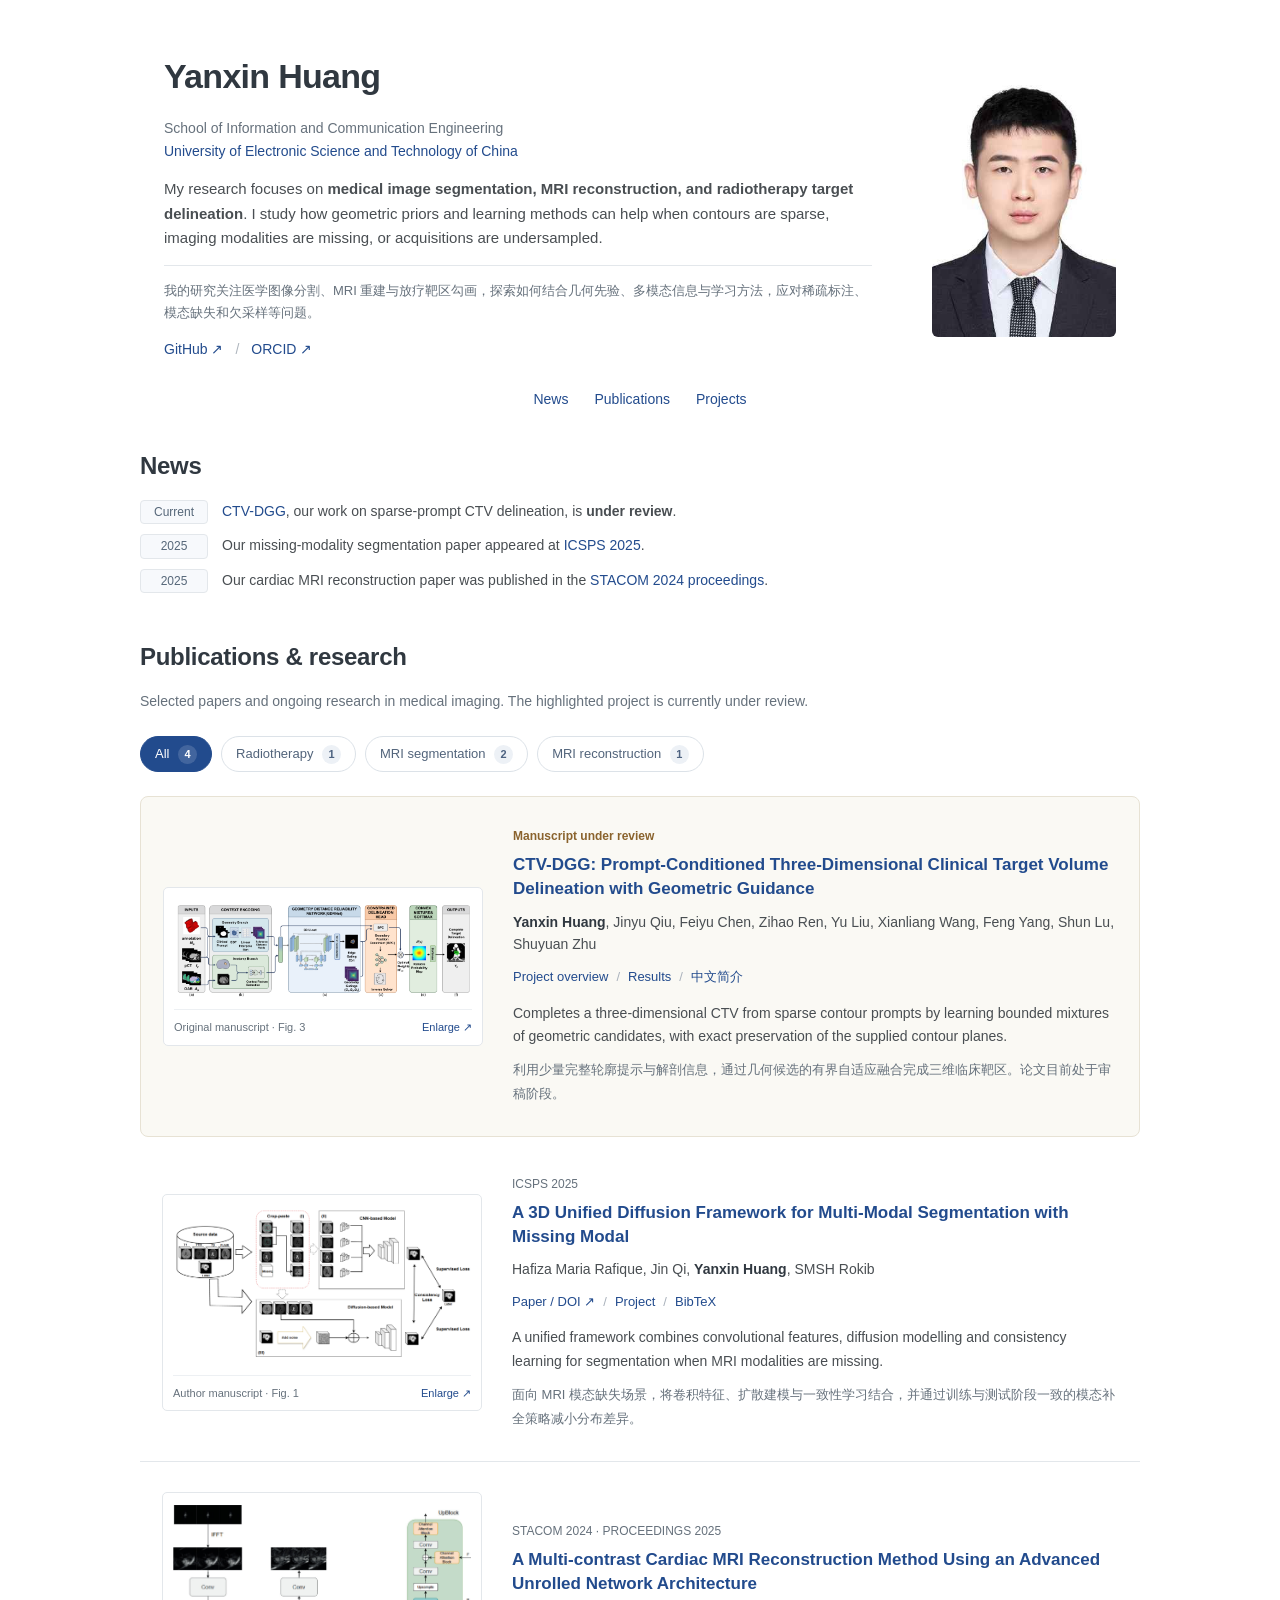
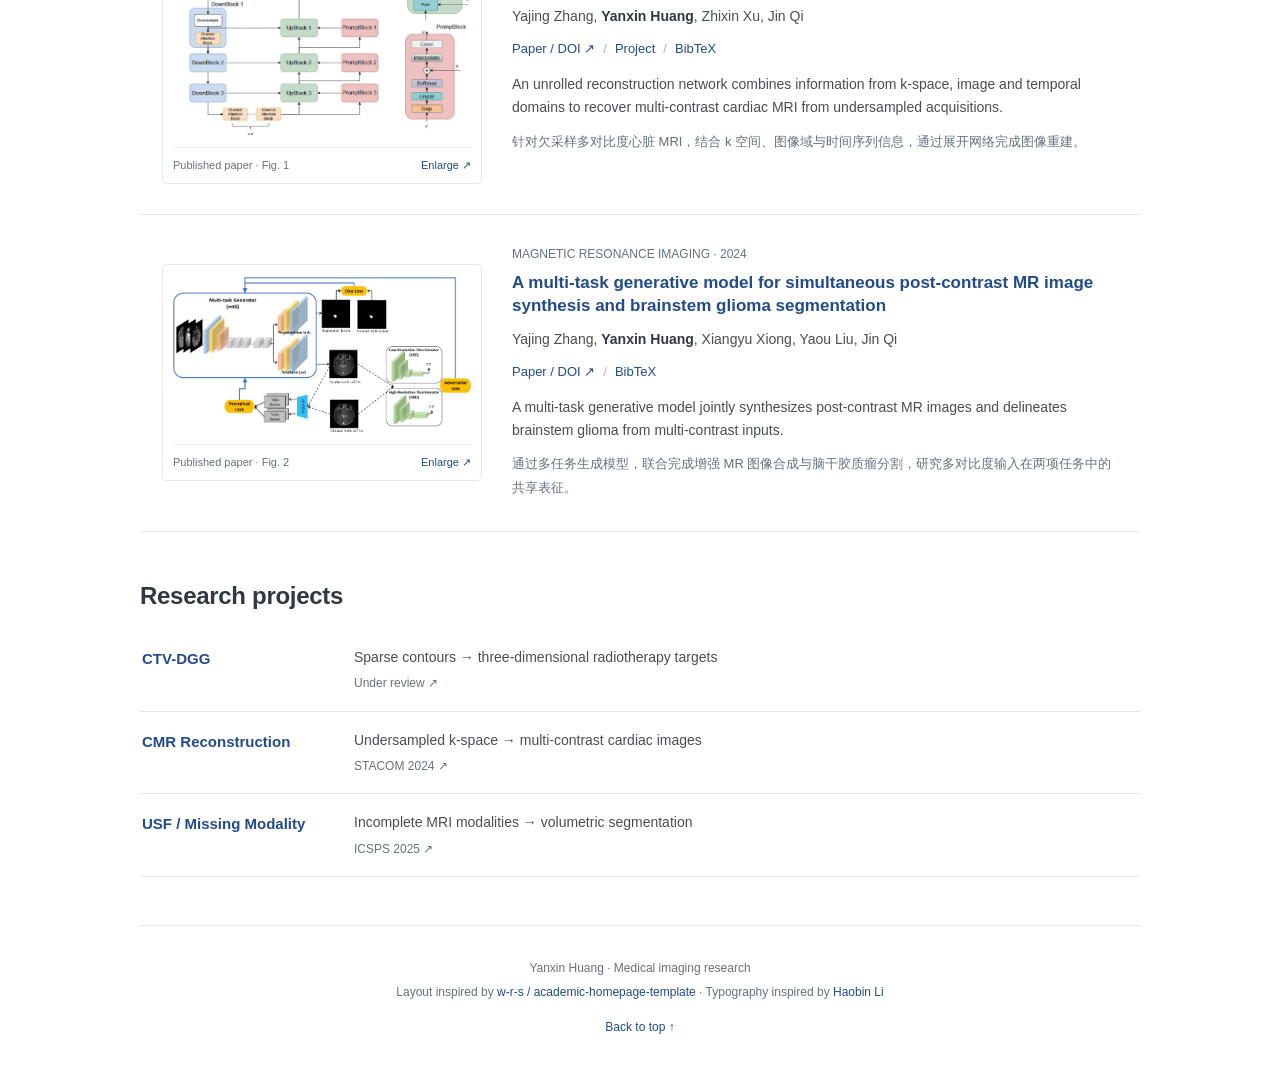
==== commit c3b93aa3: "Move CTV-DGG methods and interactive results into project page" ====
--- a/index.html
+++ b/index.html
@@ -1,10 +1,10 @@
 <!DOCTYPE html>
 
 <html lang="en">
-<head><meta charset="utf-8"/><meta content="width=device-width,initial-scale=1" name="viewport"/><title>Yanxin Huang — Medical Imaging Research</title><meta content="Yanxin Huang researches medical image segmentation, MRI reconstruction and sparse-prompt radiotherapy target delineation at UESTC." name="description"/><link href="https://huangyanxin-china.github.io/" rel="canonical"/><meta content="Yanxin Huang | Medical Imaging Research" property="og:title"/><meta content="website" property="og:type"/><meta content="https://huangyanxin-china.github.io/" property="og:url"/><link href="styles.css" rel="stylesheet"/><link href="data:," rel="icon"/></head>
+<head><meta charset="utf-8"/><meta content="width=device-width,initial-scale=1" name="viewport"/><title>Yanxin Huang — Medical Imaging Research</title><meta content="Yanxin Huang researches medical image segmentation, MRI reconstruction and sparse-prompt radiotherapy target delineation at UESTC." name="description"/><link href="https://huangyanxin-china.github.io/" rel="canonical"/><meta content="Yanxin Huang | Medical Imaging Research" property="og:title"/><meta content="website" property="og:type"/><meta content="https://huangyanxin-china.github.io/" property="og:url"/><link href="styles.css?v=20260912-projects" rel="stylesheet"/><link href="data:," rel="icon"/></head>
 <body>
 <a class="skip" href="#main">Skip to content</a>
-<nav aria-label="Section navigation" class="section-nav"><a aria-current="location" href="#about">About</a><a href="#news">News</a><a href="#publications">Publications</a><a href="#projects">Projects</a><a href="#results">Results</a></nav>
+<nav aria-label="Section navigation" class="section-nav"><a aria-current="location" href="#about">About</a><a href="#news">News</a><a href="#publications">Publications</a><a href="#projects">Projects</a></nav>
 <main class="homepage" id="main">
 <section aria-labelledby="profile-name" class="about page-section" id="about">
 <div class="about-copy"><h1 id="profile-name">Yanxin Huang</h1>
@@ -14,7 +14,7 @@
 <div class="contact-links"><a href="https://github.com/Huangyanxin-China">GitHub ↗</a><span aria-hidden="true">/</span><a href="https://orcid.org/0009-0003-2264-7753">ORCID ↗</a></div>
 </div><img alt="Portrait of Yanxin Huang" class="portrait" fetchpriority="high" height="413" src="assets/portrait.jpg" width="295"/>
 </section>
-<nav aria-label="Page navigation" class="quick-nav"><a href="#news">News</a><a href="#publications">Publications</a><a href="#projects">Projects</a><a href="#results">Results</a></nav>
+<nav aria-label="Page navigation" class="quick-nav"><a href="#news">News</a><a href="#publications">Publications</a><a href="#projects">Projects</a></nav>
 <section aria-labelledby="news-heading" class="page-section news" id="news"><div class="section-heading"><h2 id="news-heading">News</h2></div>
 <ul class="news-list"><li><span class="news-date">Current</span><span><a href="projects/ctv-dgg.html">CTV-DGG</a>, our work on sparse-prompt CTV delineation, is <strong>under review</strong>.</span></li>
 <li><time class="news-date" datetime="2025">2025</time><span>Our missing-modality segmentation paper appeared at <a href="https://doi.org/10.1109/ICSPS66615.2025.11347631">ICSPS 2025</a>.</span></li>
@@ -25,7 +25,7 @@
 <button aria-pressed="false" class="tag-btn" data-filter="radiotherapy" type="button">Radiotherapy <span class="tag-count">1</span></button>
 <button aria-pressed="false" class="tag-btn" data-filter="segmentation" type="button">MRI segmentation <span class="tag-count">2</span></button>
 <button aria-pressed="false" class="tag-btn" data-filter="reconstruction" type="button">MRI reconstruction <span class="tag-count">1</span></button>
-</div><p class="sr-only" id="filter-status" role="status">Showing all 4 publications.</p><article class="publication featured" data-topic="radiotherapy" id="ctv-dgg"><a aria-label="Enlarge CTV-DGG network architecture" class="paper-thumb" data-caption="Original manuscript · Fig. 3" data-figure="CTV-DGG network architecture" href="assets/publications/ctv-dgg-architecture.png"><img alt="CTV-DGG network architecture" decoding="async" height="624" loading="lazy" src="assets/publications/ctv-dgg-architecture.png" width="1921"/><span class="thumb-caption"><span>Original manuscript · Fig. 3</span><span aria-hidden="true" class="thumb-expand">Enlarge ↗</span></span></a><div class="paper-copy"><span class="status">Manuscript under review</span><a href="projects/ctv-dgg.html"><h3>CTV-DGG: Prompt-Conditioned Three-Dimensional Clinical Target Volume Delineation with Geometric Guidance</h3></a><p class="authors"><strong>Yanxin Huang</strong>, Jinyu Qiu, Feiyu Chen, Zihao Ren, Yu Liu, Xianliang Wang, Feng Yang, Shun Lu, Shuyuan Zhu</p><div class="paper-links"><a href="projects/ctv-dgg.html">Project overview</a><a href="assets/prompt-budget.pdf" rel="noopener" target="_blank">Results figure ↗</a><a href="#chinese-summary" lang="zh-CN">中文简介</a></div><p class="paper-summary">Completes a three-dimensional CTV from sparse contour prompts by learning bounded mixtures of geometric candidates, with exact preservation of the supplied contour planes.</p><p class="chinese paper-chinese" lang="zh-CN">利用少量完整轮廓提示与解剖信息，通过几何候选的有界自适应融合完成三维临床靶区。论文目前处于审稿阶段。</p></div></article><article class="publication additional-paper" data-topic="segmentation" id="paper-usf">
+</div><p class="sr-only" id="filter-status" role="status">Showing all 4 publications.</p><article class="publication featured" data-topic="radiotherapy" id="ctv-dgg"><a aria-label="Enlarge CTV-DGG network architecture" class="paper-thumb" data-caption="Original manuscript · Fig. 3" data-figure="CTV-DGG network architecture" href="assets/publications/ctv-dgg-architecture.png"><img alt="CTV-DGG network architecture" decoding="async" height="624" loading="lazy" src="assets/publications/ctv-dgg-architecture.png" width="1921"/><span class="thumb-caption"><span>Original manuscript · Fig. 3</span><span aria-hidden="true" class="thumb-expand">Enlarge ↗</span></span></a><div class="paper-copy"><span class="status">Manuscript under review</span><a href="projects/ctv-dgg.html"><h3>CTV-DGG: Prompt-Conditioned Three-Dimensional Clinical Target Volume Delineation with Geometric Guidance</h3></a><p class="authors"><strong>Yanxin Huang</strong>, Jinyu Qiu, Feiyu Chen, Zihao Ren, Yu Liu, Xianliang Wang, Feng Yang, Shun Lu, Shuyuan Zhu</p><div class="paper-links"><a href="projects/ctv-dgg.html">Project overview</a><a href="projects/ctv-dgg.html#results">Results</a><a href="projects/ctv-dgg.html#chinese-summary" lang="zh-CN">中文简介</a></div><p class="paper-summary">Completes a three-dimensional CTV from sparse contour prompts by learning bounded mixtures of geometric candidates, with exact preservation of the supplied contour planes.</p><p class="chinese paper-chinese" lang="zh-CN">利用少量完整轮廓提示与解剖信息，通过几何候选的有界自适应融合完成三维临床靶区。论文目前处于审稿阶段。</p></div></article><article class="publication additional-paper" data-topic="segmentation" id="paper-usf">
 <a aria-label="Enlarge Unified diffusion framework for missing-modality MRI segmentation" class="paper-thumb" data-caption="Author manuscript · Fig. 1" data-figure="Unified diffusion framework for missing-modality MRI segmentation" href="assets/publications/usf-architecture.png"><img alt="Unified diffusion framework for missing-modality MRI segmentation" decoding="async" height="363" loading="lazy" src="assets/publications/usf-architecture.png" width="696"/><span class="thumb-caption"><span>Author manuscript · Fig. 1</span><span aria-hidden="true" class="thumb-expand">Enlarge ↗</span></span></a>
 <div class="paper-copy"><span class="status">ICSPS 2025</span><h3><a href="https://doi.org/10.1109/ICSPS66615.2025.11347631">A 3D Unified Diffusion Framework for Multi-Modal Segmentation with Missing Modal</a></h3><p class="authors">Hafiza Maria Rafique, Jin Qi, <strong>Yanxin Huang</strong>, SMSH Rokib</p><div class="paper-links"><a href="https://doi.org/10.1109/ICSPS66615.2025.11347631">Paper / DOI ↗</a><a href="projects/usf-missing-modality.html">Project</a><a download="" href="publications.bib">BibTeX</a></div><p class="paper-summary">A unified framework combines convolutional features, diffusion modelling and consistency learning for segmentation when MRI modalities are missing.</p><p class="chinese paper-chinese" lang="zh-CN">面向 MRI 模态缺失场景，将卷积特征、扩散建模与一致性学习结合，并通过训练与测试阶段一致的模态补全策略减小分布差异。</p></div></article><article class="publication additional-paper" data-topic="reconstruction" id="paper-cmr">
 <a aria-label="Enlarge Cardiac MRI reconstruction: first-stage network architecture" class="paper-thumb" data-caption="Published paper · Fig. 1" data-figure="Cardiac MRI reconstruction: first-stage network architecture" href="assets/publications/cmr-architecture.png"><img alt="Cardiac MRI reconstruction: first-stage network architecture" decoding="async" height="1004" loading="lazy" src="assets/publications/cmr-architecture.png" width="1299"/><span class="thumb-caption"><span>Published paper · Fig. 1</span><span aria-hidden="true" class="thumb-expand">Enlarge ↗</span></span></a>
@@ -37,12 +37,12 @@
 <a href="projects/cmr-reconstruction.html"><strong>CMR Reconstruction</strong><span>Undersampled k-space → multi-contrast cardiac images</span><span class="project-state">STACOM 2024 ↗</span></a>
 <a href="projects/usf-missing-modality.html"><strong>USF / Missing Modality</strong><span>Incomplete MRI modalities → volumetric segmentation</span><span class="project-state">ICSPS 2025 ↗</span></a>
 </div></section>
-<section class="page-section" id="method"><div class="section-heading"><h2>From contours to a volume</h2></div><p>Complete contours on a few axial planes specify the target. Three deterministic geometric fields provide alternative completions; a network learns local fusion weights within a constrained output space.</p><a class="figure-link" href="assets/publications/ctv-dgg-architecture.pdf" rel="noopener" target="_blank"><img alt="Original CTV-DGG architecture: inputs, geometry and anatomy context encoding, GDRnet, constrained delineation head, convex mixture and output" height="624" src="assets/publications/ctv-dgg-architecture.png" width="1921"/></a><p class="caption">Original manuscript Figure 3. Network architecture of CTV-DGG. Open the figure for the full-resolution PDF.</p><details id="chinese-summary"><summary lang="zh-CN">中文简介：稀疏轮廓引导的三维临床靶区补全</summary><div lang="zh-CN"><p>CTV-DGG 输入规划 CT、危及器官掩膜及 3、5 或 7 张完整轴向轮廓。方法构建 Linear-mask、SDF-base 和 SDF-area 三种几何候选，通过有界的逐体素权重修正实现自适应融合，最后精确恢复输入轮廓平面的前景与背景。</p><p>当前结果来自两个胸部 CTV 队列的回顾性评估。提示由完整参考标注模拟生成；结果尚不能证明真实医生选片效率、临床节省时间或前瞻性有效性。</p></div></details></section>
-<section class="page-section" id="results"><div class="section-heading"><h2>How much do sparse contours help?</h2></div><p>Both geometric interpolation and learned fusion improve with more supplied contours. The additional Dice gain over SDF-area is largest at the three-plane budget in the reported experiments.</p><figure class="plot"><a href="assets/prompt-budget.pdf" rel="noopener" target="_blank"><img alt="Prompt-budget plot: CTV-DGG, SDF-area and global fusion on private and HMM lung CTV cohorts; accuracy increases from three to seven planes" height="480" loading="lazy" src="assets/prompt-budget.png" width="1200"/></a><figcaption>Original manuscript Figure 6. Full-volume case-macro Dice after exact prompt-plane restoration.</figcaption></figure><div class="results-controls"><span>Complete contour budget</span><div aria-label="Choose contour budget" class="budget" role="group"><button aria-pressed="true" data-k="3">3 planes</button><button aria-pressed="false" data-k="5">5 planes</button><button aria-pressed="false" data-k="7">7 planes</button></div></div><div aria-live="polite" class="metric-cards" id="metric-cards"></div><div class="table-wrap"><table><caption>Same-prompt comparison with SDF-area</caption><thead><tr><th scope="col">Cohort</th><th scope="col">Planes</th><th scope="col">SDF-area</th><th scope="col">CTV-DGG</th><th scope="col">Δ Dice</th></tr></thead><tbody id="metric-table"></tbody></table></div><p class="evidence-note">These are descriptive, retrospective results (31 private-cohort and 265 HMM test cases). The full-volume scores include supplied planes restored exactly from simulated prompts. They do not establish equal interaction cost, statistical superiority or prospective clinical effectiveness.</p><a class="download" download="" href="assets/aggregate-results.csv">Download aggregate results <span aria-hidden="true">↓</span></a></section>
-<section class="concept page-section"><div class="section-heading"><h2>Why clinical intent matters</h2></div><p>The project focuses on CTV completion: supplied contours communicate a target definition that may extend beyond what is directly visible in the planning image.</p><a href="assets/target-concepts.pdf" rel="noopener" target="_blank"><img alt="Schematic distinction between gross tumor volume, clinical target volume and planning target volume" height="420" loading="lazy" src="assets/target-concepts.png" width="1200"/></a><p class="caption">Original manuscript Figure 1. Schematic illustration, not a patient scan.</p></section>
+
+
+
 <footer><p>Yanxin Huang · Medical imaging research</p><p>Layout inspired by <a href="https://github.com/w-r-s/academic-homepage-template">w-r-s / academic-homepage-template</a> · Typography inspired by <a href="https://hbinli.github.io/">Haobin Li</a></p><a href="#about">Back to top ↑</a></footer>
 </main>
-<script defer="" src="app.js"></script>
+<script defer="" src="app.js?v=20260912-projects"></script>
 <dialog aria-describedby="figure-dialog-caption" aria-labelledby="figure-dialog-title" class="figure-dialog" id="figure-dialog">
 <div class="figure-dialog-content"><header class="figure-dialog-header"><h2 id="figure-dialog-title">Paper architecture</h2><button aria-label="Close enlarged figure" autofocus="" class="figure-dialog-close" type="button">Close ×</button></header>
 <div class="figure-dialog-image"><img alt="" id="figure-dialog-img"/></div>
--- a/styles.css
+++ b/styles.css
@@ -109,6 +109,11 @@
 .project-page code{font-size:13px;background:var(--wash);padding:3px 6px}
 .project-architecture{margin:28px 0}
 .project-architecture img{display:block;width:100%;height:auto}
+.ctv-project>.authors{margin:0 0 20px}
+.project-nav{display:flex;flex-wrap:wrap;gap:12px 26px;margin:26px 0 36px;padding:16px 0;border-top:1px solid var(--border);border-bottom:1px solid var(--border);font-size:14px}
+.ctv-project .page-section{margin:0 0 44px}
+.ctv-project .section-heading{margin-bottom:16px}
+.ctv-project .section-heading h2{font-size:24px;line-height:1.35}
 .figure-dialog{padding:0;border:1px solid var(--border);border-radius:9px;width:min(1500px,96vw);max-width:96vw;max-height:94vh;color:var(--ink);box-shadow:0 20px 80px #18253640}
 .figure-dialog::backdrop{background:#182536b8}
 .figure-dialog-content{padding:22px}
